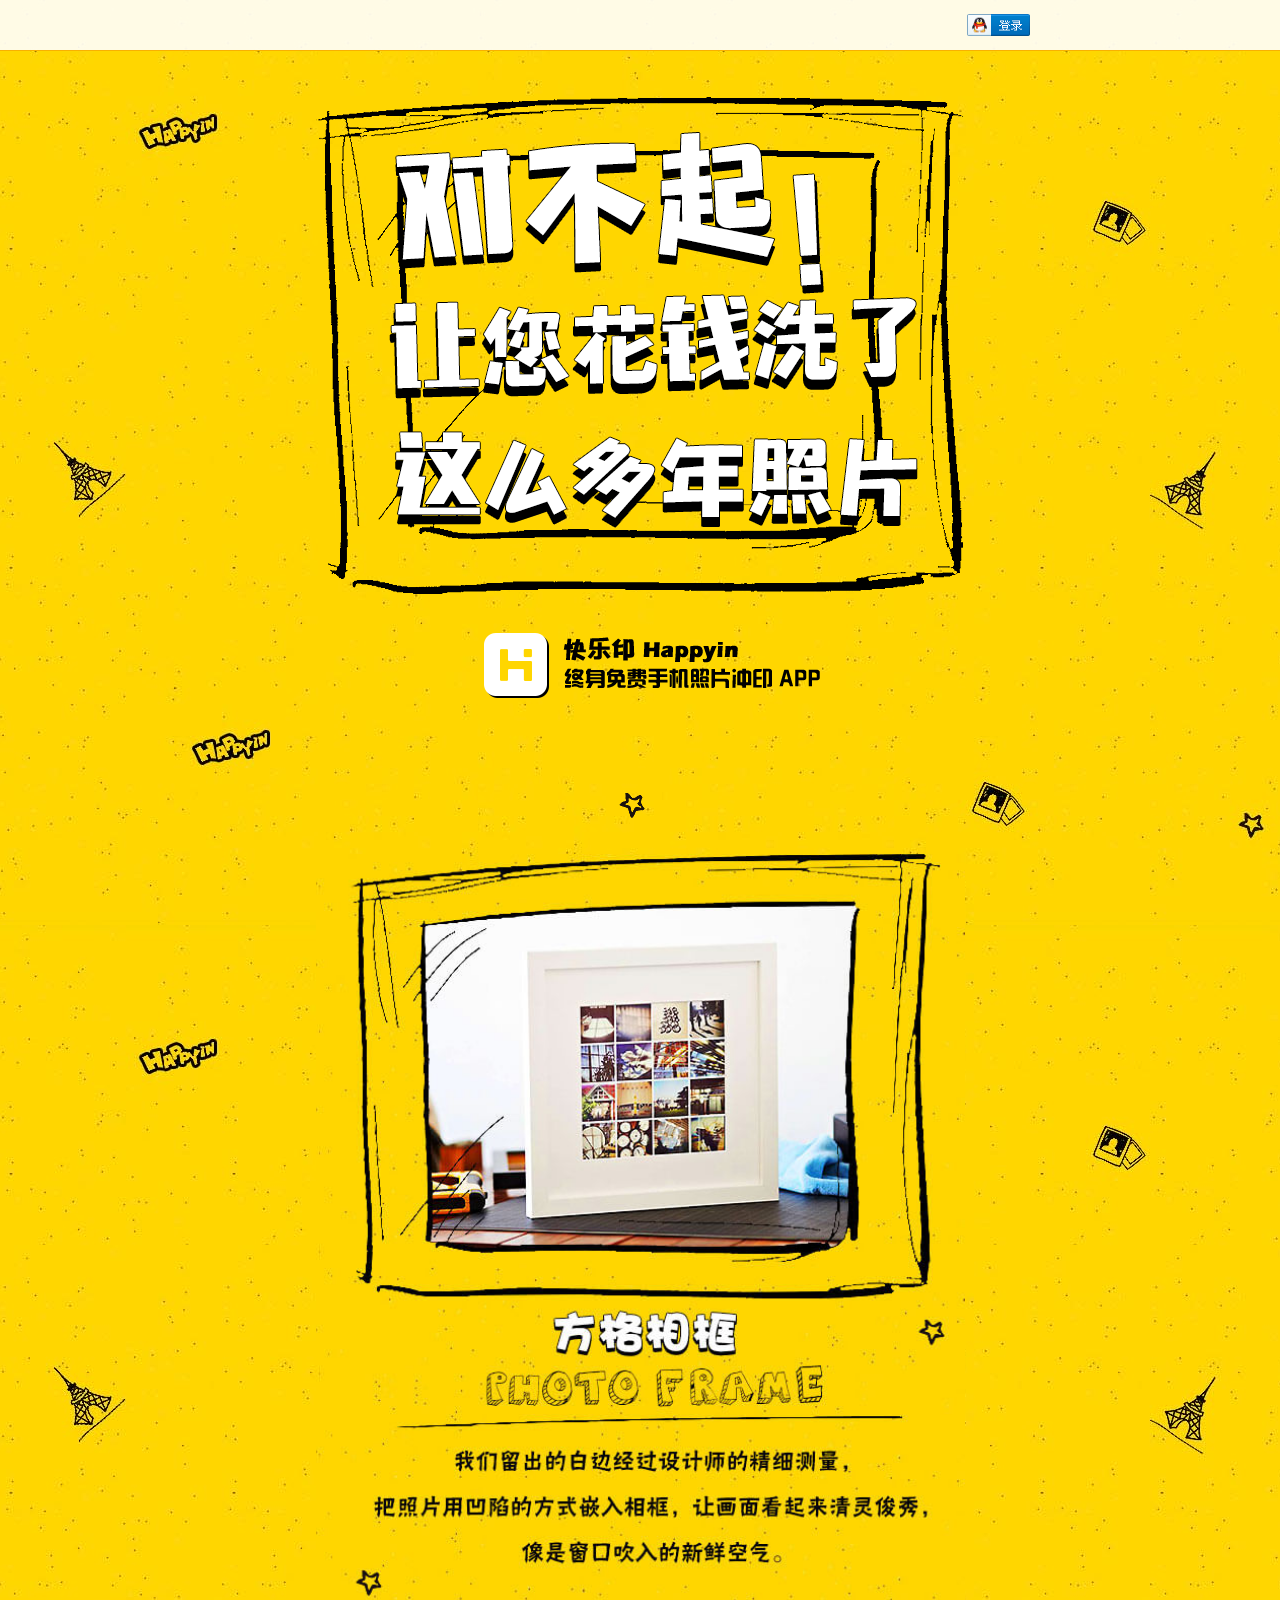
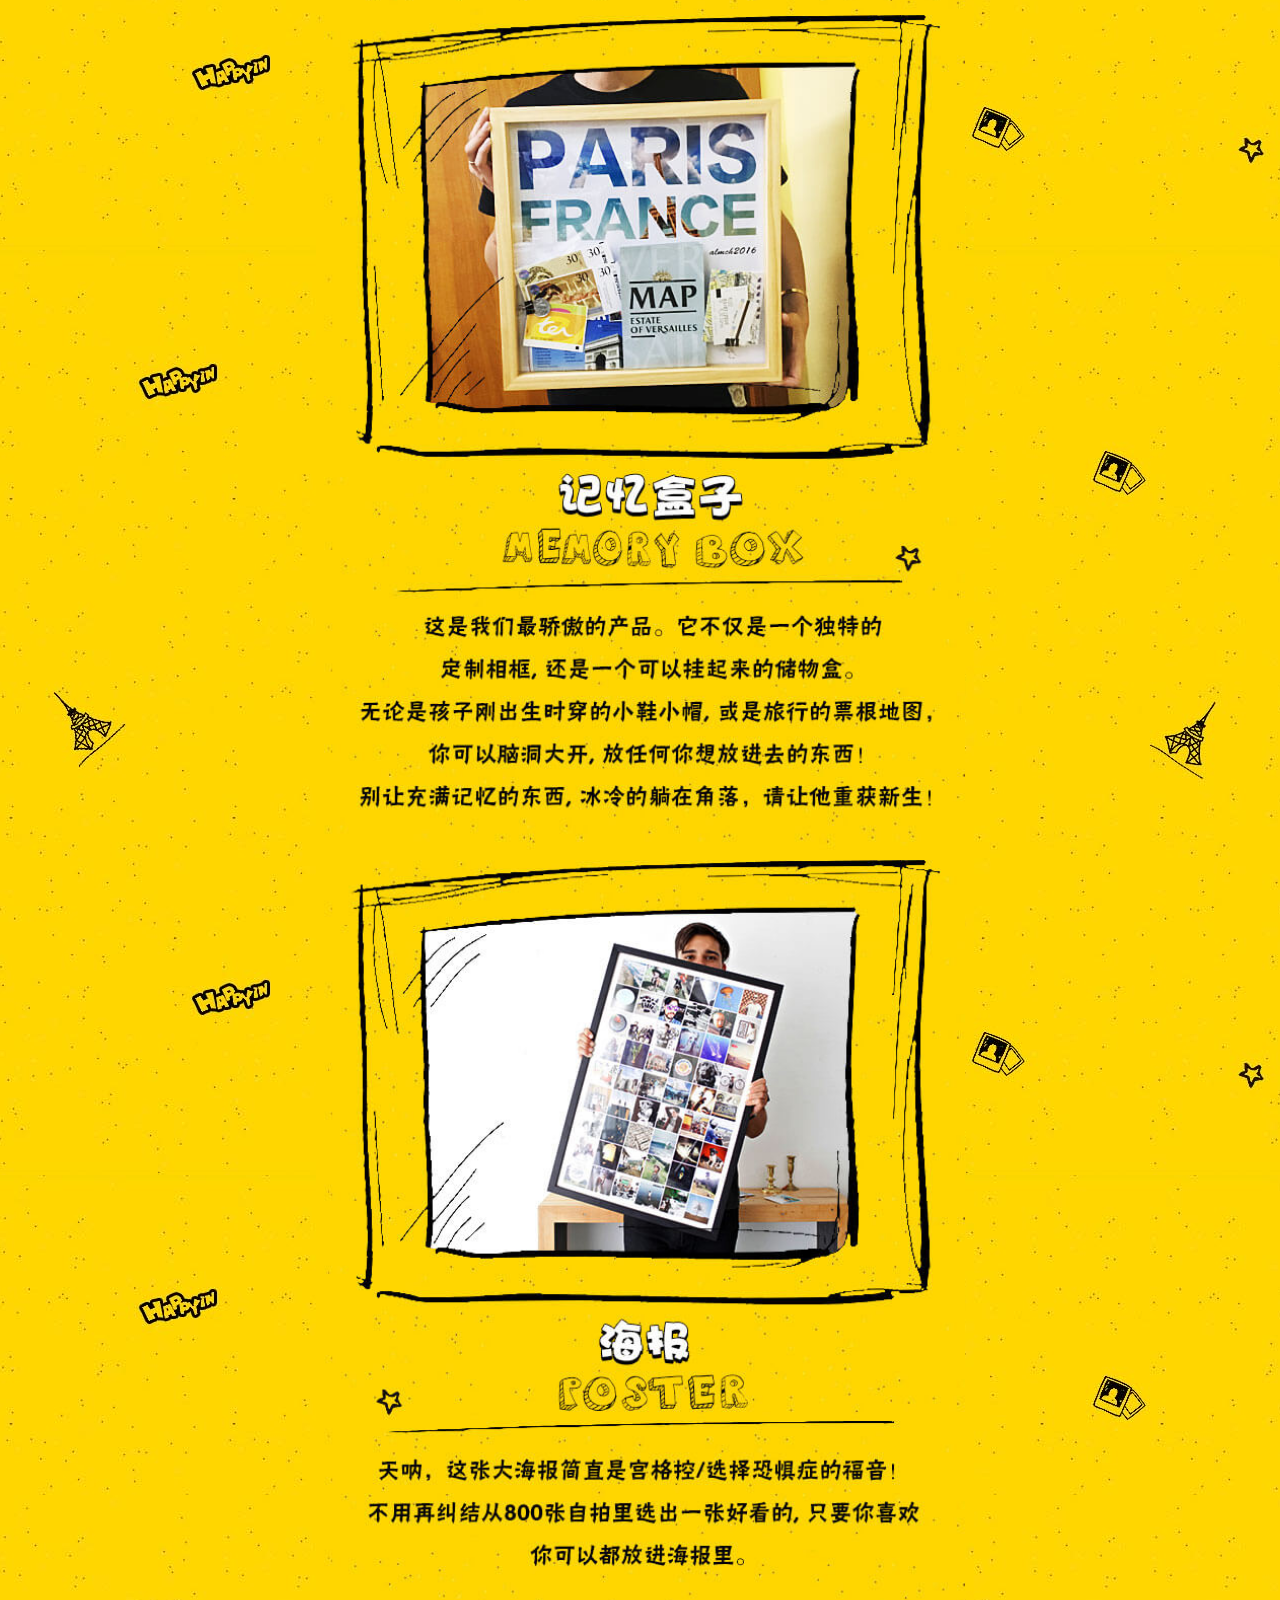
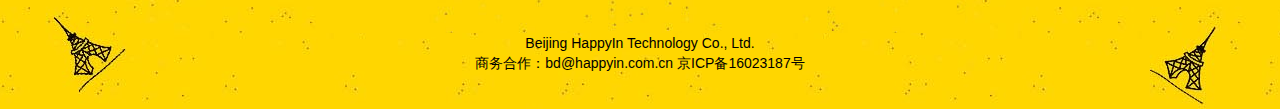
==== index.html @ fc33f74f "add QQlogin weibologin" ====
<!DOCTYPE html>
<html lang="zh" xmlns:wb="http://open.weibo.com/wb">

<head>
	<meta charset="UTF-8">
	<title>快乐印Happyin</title>
	<meta name="viewport"
		  content="width=device-width, initial-scale=1.0, maximum-scale=1.0, user-scalable=0, minimal-ui">
	<meta name="format-detection" content="telephone=no">
	<meta property="qc:admins" content="2000377277601001166375636" />
	<meta property="wb:webmaster" content="93d18a38a09c40de" />
	<link rel="icon" href="images/ico.png">
	<link rel="stylesheet" href="css/style.css">
	<style>
		html {
			background: #ffd600;
		}

		h1 {
			position: absolute;
			top: 0;
			left: -9999px;
		}


	</style>
	<script type="text/javascript" src="js/jquery-2.1.4.min.js"></script>
	<script type="text/javascript" src="http://qzonestyle.gtimg.cn/qzone/openapi/qc_loader.js" data-appid="101308522" data-redirecturi="http://www.happyin.com.cn/" charset="utf-8"></script>
	<script src="http://tjs.sjs.sinajs.cn/open/api/js/wb.js?appkey=2005712080" type="text/javascript" charset="utf-8"></script>
</head>
<body>
	<h1>Happyin —— 终身免费手机照片冲印</h1>
	<div class="HI-main-background">
		<div class="HI-main-img">
			<img alt="" src="images/title.png" width="100%">
		</div>
		<!--底部推荐-->
		<div class="fcs-back-spread">
			<div class="fcs-back-productbox">
				<img alt="" src="images/coupon/coupon_backimg_bottom02.jpg" width="100%">
				<a class="fcs-back-productbtn" href="productshare.html?productId=67&target=product"></a>
			</div>
			<div class="fcs-back-productbox">
				<img alt="" src="images/coupon/coupon_backimg_bottom03.jpg" width="100%">
				<a class="fcs-back-productbtn" href="productshare.html?productId=57&target=product"></a>
			</div>
			<div class="fcs-back-productbox">
				<img alt="" src="images/coupon/coupon_backimg_bottom04.jpg" width="100%">
				<a class="fcs-back-productbtn" href="productshare.html?productId=58&target=product"></a>
			</div>
		</div>
		<div class="company-info">
			<p>Beijing HappyIn Technology Co., Ltd.</p>
			<p>商务合作：bd@happyin.com.cn  京ICP备16023187号</p>
		</div>
		<div class="login-banner">
			<div class="QQ-login-box">
				<img alt="" src="images/Connect_logo_7.png" width="63" height="22">
				<a href="javascript:void(0)" id="qqLoginBtn"></a>
			</div>
			<div class="weibo-login-box">
				<wb:share-button appkey="2005712080" addition="simple" type="button"></wb:share-button>
			</div>
		</div>
	</div>

	<script>
		$('#qqLoginBtn').on('click',function(){
			QC.Login.showPopup({
				appId:"101308522",
				redirectURI:""
			});
		});

		WB2.anyWhere(function(W){
			W.parseCMD("/users/show.json", function(sResult, bStatus){
				try{
					//to do something...
				}catch(e){}
			},{
				uid: '2005712080'
			},{
				method: 'get'
			});
		});

		$('#weiboLoginBtn').on('click',function(){
			WB2.login(function() {

			});
		});

	</script>
</body>
</html>
---- css/style.css ----
body{font:normal 14px/1.5 "\5FAE\8F6F\96C5\9ED1",Helvetica,STHeiti,Arial,sans-serif;-webkit-user-select:none;-webkit-text-size-adjust:none}body,div,dl,dt,dd,del,ul,ol,li,h1,h2,h3,h4,h5,h6,pre,form,fieldset,input,textarea,p,blockquote,th,td,figure{margin:0;padding:0}input[type="text"],input[type="number"],input[type="password"],input[type="submit"],input[type="button"],textarea{-webkit-appearance:none;outline-style:none;resize:none;border:0}textarea{resize:none;overflow:auto;outline:none}table{border-collapse:collapse;border-spacing:0}fieldset,img{border:0}address,caption,cite,code,dfn,em,th,var{font-style:normal;font-weight:normal}ol,ul{list-style:none}li{vertical-align:top}caption,th{text-align:left}h1,h2,h3,h4,h5,h6{font-size:100%;font-weight:normal;font-style:normal}i{font-style:normal}q:before,q:after{content:''}abbr,acronym{border:0}header,section{display:block;margin:0;padding:0}a{text-decoration:none;color:#000000}.clearfix{zoom:1}.clearfix:after{content:".";display:block;height:0;clear:both;visibility:hidden}.unl{text-decoration:underline}.tl{text-align:left}.tc{text-align:center}.tr{text-align:right}.bc{margin-left:auto;margin-right:auto}.fl{float:left}.fr{float:right}.vm{vertical-align:middle}.vt{vertical-align:top}.pr{position:relative}.pa{position:absolute}.none{display:none}html{font-size:62.5%}@font-face{font-family:'AmplitudeWide-Ultra';src:url("../fonts/AmplitudeWide-Ultra.ttf") format("truetype")}.ps-box{margin-bottom:50px}.ps-cover-box{width:100%;padding-top:85.9375%;position:relative}.ps-cover-box .ps-cover-back{position:absolute;left:0;top:0;right:0;bottom:0;overflow:hidden}.ps-info-box{height:3.8rem;position:relative;padding:1.1rem 1.3rem;color:#ffffff}.ps-info-box .ps-name-box{float:left}.ps-info-box .ps-name-box .ps-enname{font-family:'AmplitudeWide-Ultra';font-size:2.3rem;line-height:2.5rem}.ps-info-box .ps-name-box .ps-chname{font-size:1.3rem;font-weight:bold;line-height:1.7rem}.ps-info-box .ps-cost-box{position:absolute;top:1.1rem;right:1.3rem}.ps-info-box .ps-cost-box .ps-cost{font-family:'AmplitudeWide-Ultra';font-size:2rem;line-height:3.8rem}.ps-info-box .ps-cost-box .ps-cost i{font-size:3.4rem;line-height:3.8rem}.ps-info-box .ps-cost-box .ps-cost .ps-cost-unit{font-size:2rem}.ps-desc-box{padding:1.4rem 1.6rem 0}.ps-desc-box .ps-desc{word-break:break-all;font-size:1.2rem;line-height:1.8rem;color:#a4a4a4}.ps-desc-box .ps-size{font-family:'AmplitudeWide-Ultra';font-size:1.2rem;line-height:2rem;color:#a4a4a4}.banner-box{width:100%;height:46px;position:fixed;bottom:0;left:0;right:0;background:rgba(255,255,255,0.8);border-top:1px solid #f9b100;z-index:99}.banner-box .banner-left{position:absolute;left:0;bottom:0;z-index:2}.banner-box .banner-right{position:absolute;right:0;bottom:0;z-index:1}.banner-box .banner-btn{position:absolute;left:0;right:0;top:0;bottom:0;z-index:10}.HI-main-background{width:100%;background:url("../images/background.jpg") repeat-y;background-position:center 0}.HI-main-background .HI-main-img{width:649px;height:854px;margin:0 auto}.HI-main-background .HI-main-img img{display:block}.company-info{width:649px;margin:0 auto;padding-bottom:36px;font-size:14px;line-height:20px;text-align:center}.fcs-back-spread{margin:0 auto;width:649px;position:relative;font-size:0}.fcs-back-productbox{position:relative}.fcs-back-productbtn{position:absolute;left:0;top:0;right:0;bottom:0}.login-banner{position:fixed;top:0;left:0;width:100%;height:50px;background:rgba(255,255,255,0.9);border-bottom:1px solid #f9b100}.login-banner .QQ-login-box{width:63px;height:24px;position:absolute;right:250px;top:14px}.login-banner .QQ-login-box a{position:absolute;top:0;right:0;bottom:0;left:0}.login-banner .weibo-login-box{width:62px;height:24px;position:absolute;right:150px;top:14px}.login-banner .weibo-login-box a{position:absolute;top:0;right:0;bottom:0;left:0}
/*# sourceMappingURL=style.css.map */
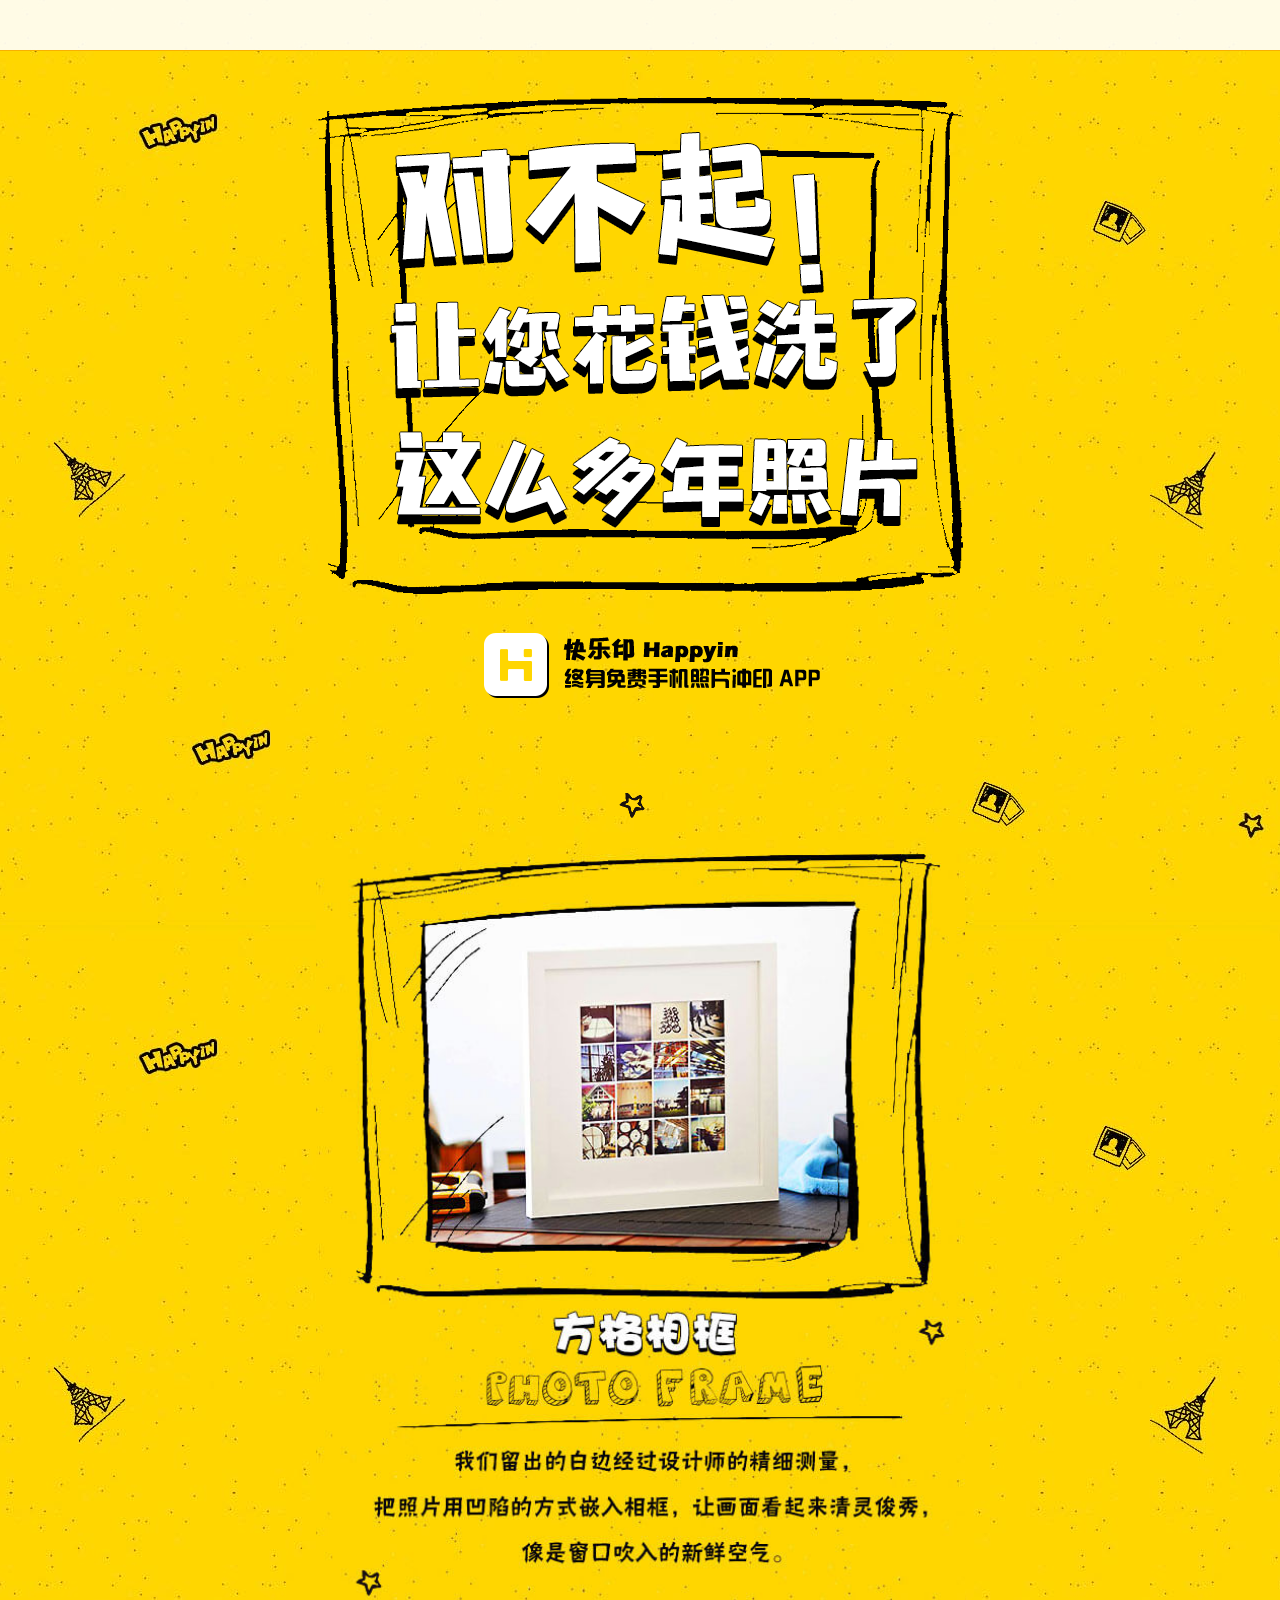
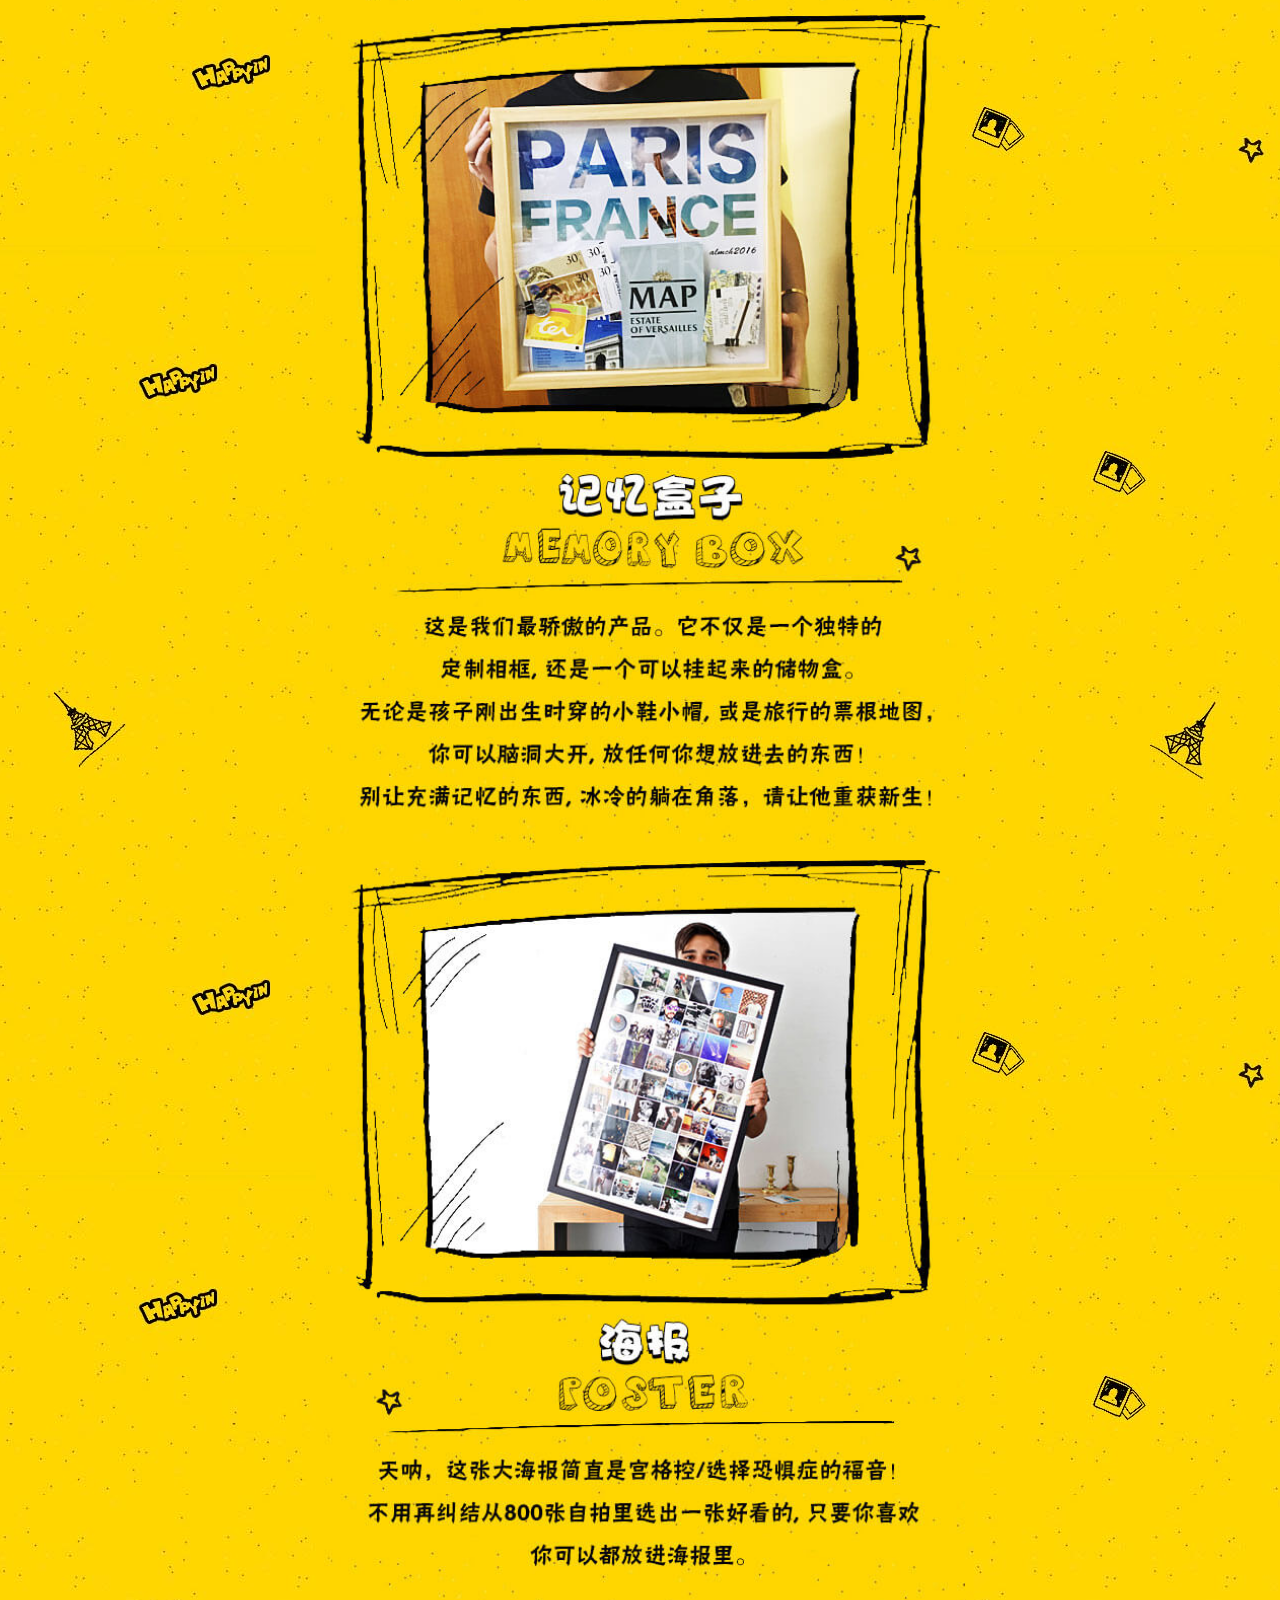
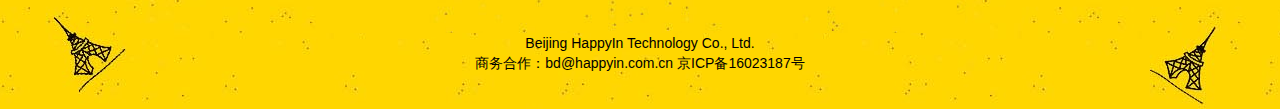
==== commit 3c1c9b9f: "change login" ====
--- a/index.html
+++ b/index.html
@@ -25,8 +25,8 @@
 
 	</style>
 	<script type="text/javascript" src="js/jquery-2.1.4.min.js"></script>
-	<script type="text/javascript" src="http://qzonestyle.gtimg.cn/qzone/openapi/qc_loader.js" data-appid="101308522" data-redirecturi="http://www.happyin.com.cn/" charset="utf-8"></script>
-	<script src="http://tjs.sjs.sinajs.cn/open/api/js/wb.js?appkey=2005712080" type="text/javascript" charset="utf-8"></script>
+	<script type="text/javascript" src="http://qzonestyle.gtimg.cn/qzone/openapi/qc_loader.js" data-appid="101308522" data-redirecturi="http://happyin.marujunyy.cn/order/freecouponshare.html" charset="utf-8" ></script>
+	<script src="http://tjs.sjs.sinajs.cn/open/api/js/wb.js?appkey=1741022870" type="text/javascript" charset="utf-8"></script>
 </head>
 <body>
 	<h1>Happyin —— 终身免费手机照片冲印</h1>
@@ -55,38 +55,34 @@
 		</div>
 		<div class="login-banner">
 			<div class="QQ-login-box">
-				<img alt="" src="images/Connect_logo_7.png" width="63" height="22">
-				<a href="javascript:void(0)" id="qqLoginBtn"></a>
+				<span id="qqLoginBtn" ></span>
 			</div>
 			<div class="weibo-login-box">
-				<wb:share-button appkey="2005712080" addition="simple" type="button"></wb:share-button>
+				<div id="wb_connect_btn"></div>
 			</div>
 		</div>
 	</div>
 
 	<script>
-		$('#qqLoginBtn').on('click',function(){
-			QC.Login.showPopup({
-				appId:"101308522",
-				redirectURI:""
-			});
+		QC.Login({
+			btnId : "qqLoginBtn",//插入按钮的html标签id
+			size : "B_M",//按钮尺寸
+			scope : "get_user_info",//展示授权，全部可用授权可填 all
+			display : "pc"//应用场景，可选
 		});
 
 		WB2.anyWhere(function(W){
-			W.parseCMD("/users/show.json", function(sResult, bStatus){
-				try{
-					//to do something...
-				}catch(e){}
-			},{
-				uid: '2005712080'
-			},{
-				method: 'get'
-			});
-		});
-
-		$('#weiboLoginBtn').on('click',function(){
-			WB2.login(function() {
-
+			W.widget.connectButton({
+				id: "wb_connect_btn",
+				type:"3,2",
+				callback: {
+					login: function(o){	//登录后的回调函数
+						alert("login: " + o.screen_name)
+					},
+					logout: function(){	//退出后的回调函数
+						alert('logout');
+					}
+				}
 			});
 		});
 
--- a/css/style.css
+++ b/css/style.css
@@ -1,2 +1,2 @@
-body{font:normal 14px/1.5 "\5FAE\8F6F\96C5\9ED1",Helvetica,STHeiti,Arial,sans-serif;-webkit-user-select:none;-webkit-text-size-adjust:none}body,div,dl,dt,dd,del,ul,ol,li,h1,h2,h3,h4,h5,h6,pre,form,fieldset,input,textarea,p,blockquote,th,td,figure{margin:0;padding:0}input[type="text"],input[type="number"],input[type="password"],input[type="submit"],input[type="button"],textarea{-webkit-appearance:none;outline-style:none;resize:none;border:0}textarea{resize:none;overflow:auto;outline:none}table{border-collapse:collapse;border-spacing:0}fieldset,img{border:0}address,caption,cite,code,dfn,em,th,var{font-style:normal;font-weight:normal}ol,ul{list-style:none}li{vertical-align:top}caption,th{text-align:left}h1,h2,h3,h4,h5,h6{font-size:100%;font-weight:normal;font-style:normal}i{font-style:normal}q:before,q:after{content:''}abbr,acronym{border:0}header,section{display:block;margin:0;padding:0}a{text-decoration:none;color:#000000}.clearfix{zoom:1}.clearfix:after{content:".";display:block;height:0;clear:both;visibility:hidden}.unl{text-decoration:underline}.tl{text-align:left}.tc{text-align:center}.tr{text-align:right}.bc{margin-left:auto;margin-right:auto}.fl{float:left}.fr{float:right}.vm{vertical-align:middle}.vt{vertical-align:top}.pr{position:relative}.pa{position:absolute}.none{display:none}html{font-size:62.5%}@font-face{font-family:'AmplitudeWide-Ultra';src:url("../fonts/AmplitudeWide-Ultra.ttf") format("truetype")}.ps-box{margin-bottom:50px}.ps-cover-box{width:100%;padding-top:85.9375%;position:relative}.ps-cover-box .ps-cover-back{position:absolute;left:0;top:0;right:0;bottom:0;overflow:hidden}.ps-info-box{height:3.8rem;position:relative;padding:1.1rem 1.3rem;color:#ffffff}.ps-info-box .ps-name-box{float:left}.ps-info-box .ps-name-box .ps-enname{font-family:'AmplitudeWide-Ultra';font-size:2.3rem;line-height:2.5rem}.ps-info-box .ps-name-box .ps-chname{font-size:1.3rem;font-weight:bold;line-height:1.7rem}.ps-info-box .ps-cost-box{position:absolute;top:1.1rem;right:1.3rem}.ps-info-box .ps-cost-box .ps-cost{font-family:'AmplitudeWide-Ultra';font-size:2rem;line-height:3.8rem}.ps-info-box .ps-cost-box .ps-cost i{font-size:3.4rem;line-height:3.8rem}.ps-info-box .ps-cost-box .ps-cost .ps-cost-unit{font-size:2rem}.ps-desc-box{padding:1.4rem 1.6rem 0}.ps-desc-box .ps-desc{word-break:break-all;font-size:1.2rem;line-height:1.8rem;color:#a4a4a4}.ps-desc-box .ps-size{font-family:'AmplitudeWide-Ultra';font-size:1.2rem;line-height:2rem;color:#a4a4a4}.banner-box{width:100%;height:46px;position:fixed;bottom:0;left:0;right:0;background:rgba(255,255,255,0.8);border-top:1px solid #f9b100;z-index:99}.banner-box .banner-left{position:absolute;left:0;bottom:0;z-index:2}.banner-box .banner-right{position:absolute;right:0;bottom:0;z-index:1}.banner-box .banner-btn{position:absolute;left:0;right:0;top:0;bottom:0;z-index:10}.HI-main-background{width:100%;background:url("../images/background.jpg") repeat-y;background-position:center 0}.HI-main-background .HI-main-img{width:649px;height:854px;margin:0 auto}.HI-main-background .HI-main-img img{display:block}.company-info{width:649px;margin:0 auto;padding-bottom:36px;font-size:14px;line-height:20px;text-align:center}.fcs-back-spread{margin:0 auto;width:649px;position:relative;font-size:0}.fcs-back-productbox{position:relative}.fcs-back-productbtn{position:absolute;left:0;top:0;right:0;bottom:0}.login-banner{position:fixed;top:0;left:0;width:100%;height:50px;background:rgba(255,255,255,0.9);border-bottom:1px solid #f9b100}.login-banner .QQ-login-box{width:63px;height:24px;position:absolute;right:250px;top:14px}.login-banner .QQ-login-box a{position:absolute;top:0;right:0;bottom:0;left:0}.login-banner .weibo-login-box{width:62px;height:24px;position:absolute;right:150px;top:14px}.login-banner .weibo-login-box a{position:absolute;top:0;right:0;bottom:0;left:0}
+body{font:normal 14px/1.5 "\5FAE\8F6F\96C5\9ED1",Helvetica,STHeiti,Arial,sans-serif;-webkit-user-select:none;-webkit-text-size-adjust:none}body,div,dl,dt,dd,del,ul,ol,li,h1,h2,h3,h4,h5,h6,pre,form,fieldset,input,textarea,p,blockquote,th,td,figure{margin:0;padding:0}input[type="text"],input[type="number"],input[type="password"],input[type="submit"],input[type="button"],textarea{-webkit-appearance:none;outline-style:none;resize:none;border:0}textarea{resize:none;overflow:auto;outline:none}table{border-collapse:collapse;border-spacing:0}fieldset,img{border:0}address,caption,cite,code,dfn,em,th,var{font-style:normal;font-weight:normal}ol,ul{list-style:none}li{vertical-align:top}caption,th{text-align:left}h1,h2,h3,h4,h5,h6{font-size:100%;font-weight:normal;font-style:normal}i{font-style:normal}q:before,q:after{content:''}abbr,acronym{border:0}header,section{display:block;margin:0;padding:0}a{text-decoration:none;color:#000000}.clearfix{zoom:1}.clearfix:after{content:".";display:block;height:0;clear:both;visibility:hidden}.unl{text-decoration:underline}.tl{text-align:left}.tc{text-align:center}.tr{text-align:right}.bc{margin-left:auto;margin-right:auto}.fl{float:left}.fr{float:right}.vm{vertical-align:middle}.vt{vertical-align:top}.pr{position:relative}.pa{position:absolute}.none{display:none}html{font-size:62.5%}@font-face{font-family:'AmplitudeWide-Ultra';src:url("../fonts/AmplitudeWide-Ultra.ttf") format("truetype")}.ps-box{margin-bottom:50px}.ps-cover-box{width:100%;padding-top:85.9375%;position:relative}.ps-cover-box .ps-cover-back{position:absolute;left:0;top:0;right:0;bottom:0;overflow:hidden}.ps-info-box{height:3.8rem;position:relative;padding:1.1rem 1.3rem;color:#ffffff}.ps-info-box .ps-name-box{float:left}.ps-info-box .ps-name-box .ps-enname{font-family:'AmplitudeWide-Ultra';font-size:2.3rem;line-height:2.5rem}.ps-info-box .ps-name-box .ps-chname{font-size:1.3rem;font-weight:bold;line-height:1.7rem}.ps-info-box .ps-cost-box{position:absolute;top:1.1rem;right:1.3rem}.ps-info-box .ps-cost-box .ps-cost{font-family:'AmplitudeWide-Ultra';font-size:2rem;line-height:3.8rem}.ps-info-box .ps-cost-box .ps-cost i{font-size:3.4rem;line-height:3.8rem}.ps-info-box .ps-cost-box .ps-cost .ps-cost-unit{font-size:2rem}.ps-desc-box{padding:1.4rem 1.6rem 0}.ps-desc-box .ps-desc{word-break:break-all;font-size:1.2rem;line-height:1.8rem;color:#a4a4a4}.ps-desc-box .ps-size{font-family:'AmplitudeWide-Ultra';font-size:1.2rem;line-height:2rem;color:#a4a4a4}.banner-box{width:100%;height:46px;position:fixed;bottom:0;left:0;right:0;background:rgba(255,255,255,0.8);border-top:1px solid #f9b100;z-index:99}.banner-box .banner-left{position:absolute;left:0;bottom:0;z-index:2}.banner-box .banner-right{position:absolute;right:0;bottom:0;z-index:1}.banner-box .banner-btn{position:absolute;left:0;right:0;top:0;bottom:0;z-index:10}.HI-main-background{width:100%;background:url("../images/background.jpg") repeat-y;background-position:center 0}.HI-main-background .HI-main-img{width:649px;height:854px;margin:0 auto}.HI-main-background .HI-main-img img{display:block}.company-info{width:649px;margin:0 auto;padding-bottom:36px;font-size:14px;line-height:20px;text-align:center}.fcs-back-spread{margin:0 auto;width:649px;position:relative;font-size:0}.fcs-back-productbox{position:relative}.fcs-back-productbtn{position:absolute;left:0;top:0;right:0;bottom:0}.login-banner{position:fixed;top:0;left:0;width:100%;height:50px;background:rgba(255,255,255,0.9);border-bottom:1px solid #f9b100}.login-banner .QQ-login-box{width:120px;height:24px;position:absolute;right:250px;top:13px}.login-banner .QQ-login-box a{position:absolute;top:0;right:0;bottom:0;left:0}.login-banner .weibo-login-box{width:120px;height:24px;position:absolute;right:100px;top:12px}
 /*# sourceMappingURL=style.css.map */
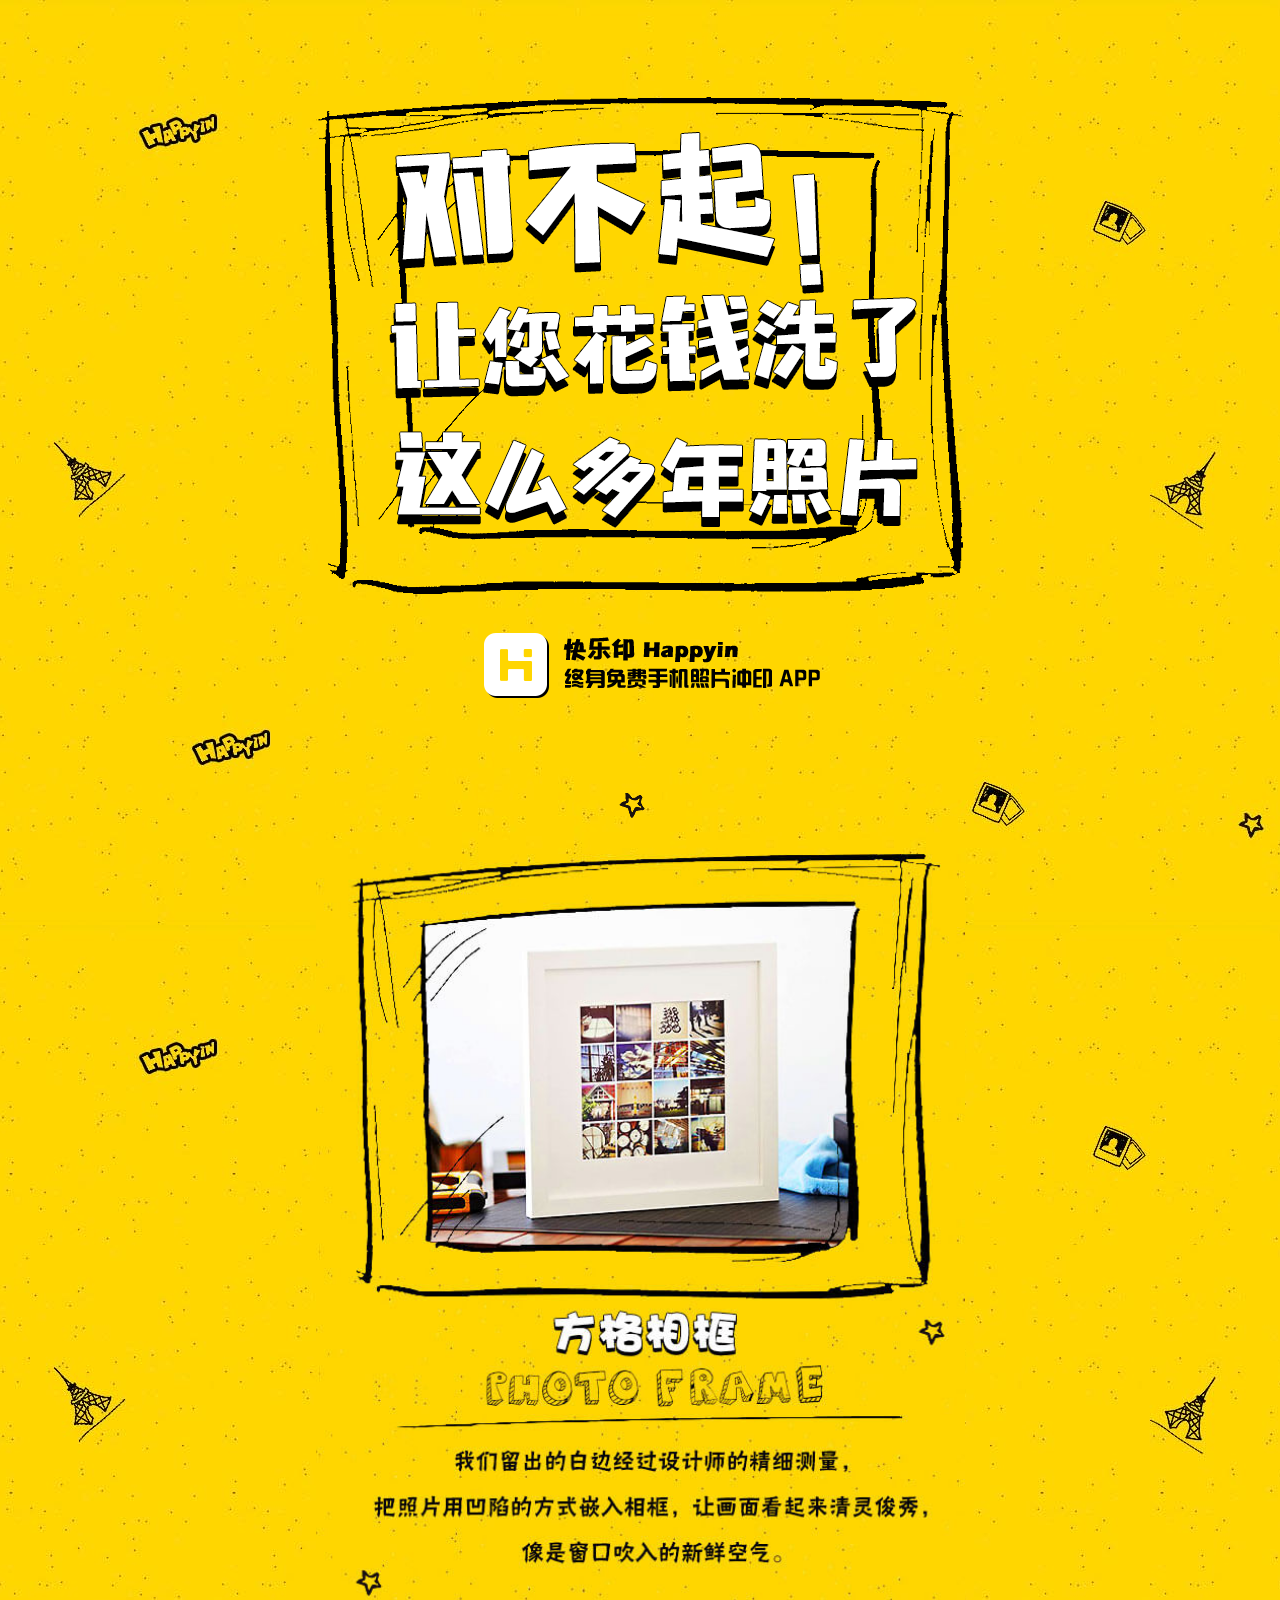
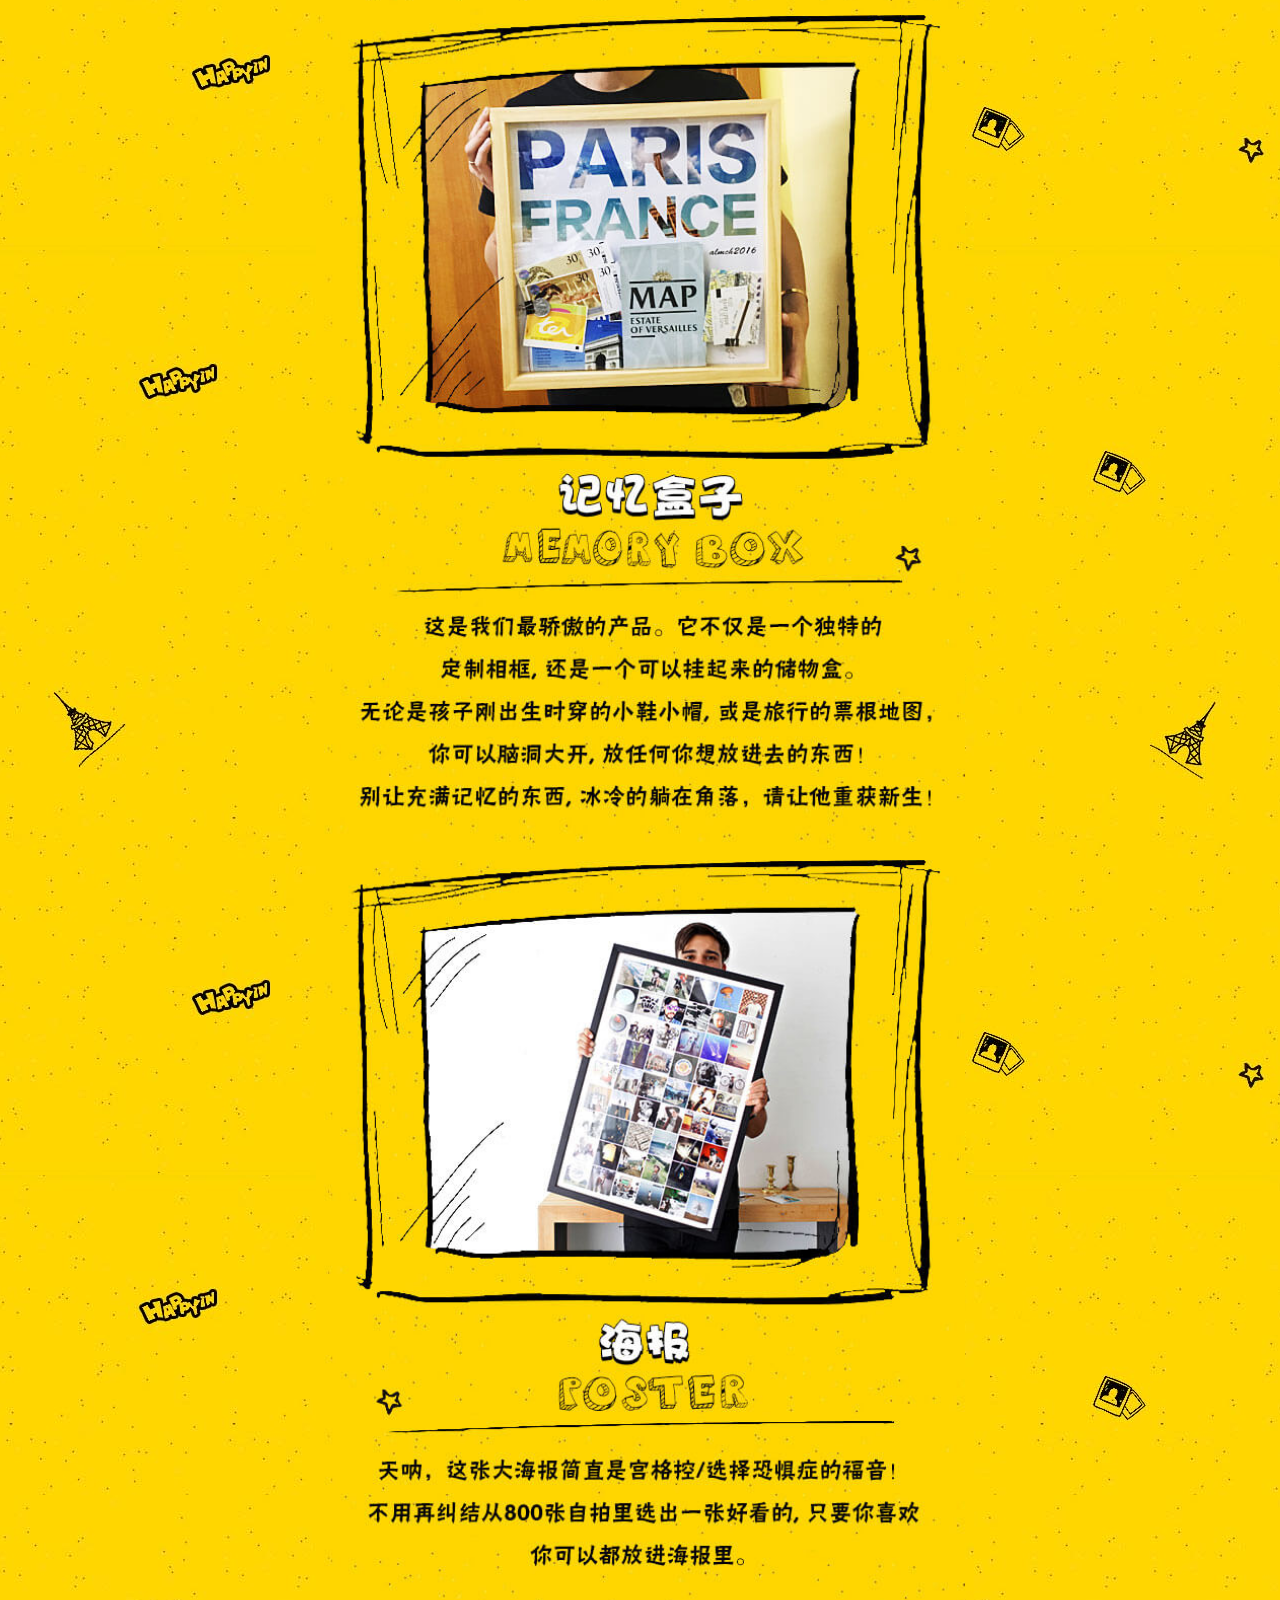
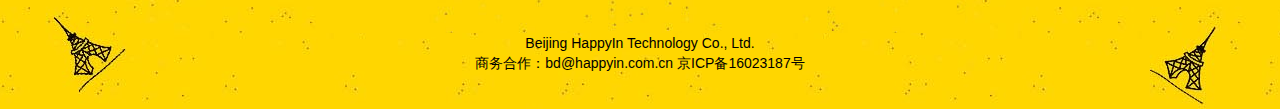
==== commit c158baea: "add fixed" ====
--- a/index.html
+++ b/index.html
@@ -1,5 +1,5 @@
 <!DOCTYPE html>
-<html lang="zh" xmlns:wb="http://open.weibo.com/wb">
+<html lang="zh">
 
 <head>
 	<meta charset="UTF-8">
@@ -7,8 +7,8 @@
 	<meta name="viewport"
 		  content="width=device-width, initial-scale=1.0, maximum-scale=1.0, user-scalable=0, minimal-ui">
 	<meta name="format-detection" content="telephone=no">
-	<meta property="qc:admins" content="2000377277601001166375636" />
-	<meta property="wb:webmaster" content="93d18a38a09c40de" />
+	<!--<meta property="qc:admins" content="2000377277601001166375636" />-->
+	<!--<meta property="wb:webmaster" content="93d18a38a09c40de" />-->
 	<link rel="icon" href="images/ico.png">
 	<link rel="stylesheet" href="css/style.css">
 	<style>
@@ -17,6 +17,7 @@
 		}
 
 		h1 {
+			display: none;
 			position: absolute;
 			top: 0;
 			left: -9999px;
@@ -25,8 +26,8 @@
 
 	</style>
 	<script type="text/javascript" src="js/jquery-2.1.4.min.js"></script>
-	<script type="text/javascript" src="http://qzonestyle.gtimg.cn/qzone/openapi/qc_loader.js" data-appid="101308522" data-redirecturi="http://happyin.marujunyy.cn/order/freecouponshare.html" charset="utf-8" ></script>
-	<script src="http://tjs.sjs.sinajs.cn/open/api/js/wb.js?appkey=1741022870" type="text/javascript" charset="utf-8"></script>
+	<!--<script type="text/javascript" src="http://qzonestyle.gtimg.cn/qzone/openapi/qc_loader.js" data-appid="101308522" data-redirecturi="http://www.happyin.com.cn" charset="utf-8" ></script>-->
+	<!--<script src="http://tjs.sjs.sinajs.cn/open/api/js/wb.js?appkey=3366847509" type="text/javascript" charset="utf-8"></script>-->
 </head>
 <body>
 	<h1>Happyin —— 终身免费手机照片冲印</h1>
@@ -63,7 +64,7 @@
 		</div>
 	</div>
 
-	<script>
+	<!--<script>
 		QC.Login({
 			btnId : "qqLoginBtn",//插入按钮的html标签id
 			size : "B_M",//按钮尺寸
@@ -86,6 +87,29 @@
 			});
 		});
 
+	</script>-->
+
+	<script>
+		var screenWidth = $(window).width();  //屏幕宽度
+		var screenHeight = $(window).height(); //屏幕高度
+
+		var ua = navigator.userAgent;
+		var environment = {
+			isWeixin: (/MicroMessenger/i).test(ua),
+			isQq: (/QQ/i).test(ua),
+			isIos: (ua.indexOf('Mac') > -1 && ua.indexOf('Mobile') > -1),
+			isAndroid: (ua.indexOf('Mozilla/5.0') > -1 && ua.indexOf('Android ') > -1 && ua.indexOf('AppleWebKit') > -1),
+			isWeibo: (ua.indexOf('Weibo') > -1),
+			isWinPhone: (ua.indexOf('Windows Phone') > -1)
+		};
+
+		if(environment.isIos || environment.isAndroid || environment.isWinPhone) {
+			if(screenHeight >= screenWidth || screenWidth <= 650) {
+				$('.HI-main-img').css({'width': 'auto', 'height': 'auto'});
+				$('.fcs-back-spread').css('width', 'auto');
+				$('.company-info').css({'width': 'auto','font-size': '12px'});
+			}
+		}
 	</script>
 </body>
 </html>--- a/css/style.css
+++ b/css/style.css
@@ -1,2 +1,2 @@
-body{font:normal 14px/1.5 "\5FAE\8F6F\96C5\9ED1",Helvetica,STHeiti,Arial,sans-serif;-webkit-user-select:none;-webkit-text-size-adjust:none}body,div,dl,dt,dd,del,ul,ol,li,h1,h2,h3,h4,h5,h6,pre,form,fieldset,input,textarea,p,blockquote,th,td,figure{margin:0;padding:0}input[type="text"],input[type="number"],input[type="password"],input[type="submit"],input[type="button"],textarea{-webkit-appearance:none;outline-style:none;resize:none;border:0}textarea{resize:none;overflow:auto;outline:none}table{border-collapse:collapse;border-spacing:0}fieldset,img{border:0}address,caption,cite,code,dfn,em,th,var{font-style:normal;font-weight:normal}ol,ul{list-style:none}li{vertical-align:top}caption,th{text-align:left}h1,h2,h3,h4,h5,h6{font-size:100%;font-weight:normal;font-style:normal}i{font-style:normal}q:before,q:after{content:''}abbr,acronym{border:0}header,section{display:block;margin:0;padding:0}a{text-decoration:none;color:#000000}.clearfix{zoom:1}.clearfix:after{content:".";display:block;height:0;clear:both;visibility:hidden}.unl{text-decoration:underline}.tl{text-align:left}.tc{text-align:center}.tr{text-align:right}.bc{margin-left:auto;margin-right:auto}.fl{float:left}.fr{float:right}.vm{vertical-align:middle}.vt{vertical-align:top}.pr{position:relative}.pa{position:absolute}.none{display:none}html{font-size:62.5%}@font-face{font-family:'AmplitudeWide-Ultra';src:url("../fonts/AmplitudeWide-Ultra.ttf") format("truetype")}.ps-box{margin-bottom:50px}.ps-cover-box{width:100%;padding-top:85.9375%;position:relative}.ps-cover-box .ps-cover-back{position:absolute;left:0;top:0;right:0;bottom:0;overflow:hidden}.ps-info-box{height:3.8rem;position:relative;padding:1.1rem 1.3rem;color:#ffffff}.ps-info-box .ps-name-box{float:left}.ps-info-box .ps-name-box .ps-enname{font-family:'AmplitudeWide-Ultra';font-size:2.3rem;line-height:2.5rem}.ps-info-box .ps-name-box .ps-chname{font-size:1.3rem;font-weight:bold;line-height:1.7rem}.ps-info-box .ps-cost-box{position:absolute;top:1.1rem;right:1.3rem}.ps-info-box .ps-cost-box .ps-cost{font-family:'AmplitudeWide-Ultra';font-size:2rem;line-height:3.8rem}.ps-info-box .ps-cost-box .ps-cost i{font-size:3.4rem;line-height:3.8rem}.ps-info-box .ps-cost-box .ps-cost .ps-cost-unit{font-size:2rem}.ps-desc-box{padding:1.4rem 1.6rem 0}.ps-desc-box .ps-desc{word-break:break-all;font-size:1.2rem;line-height:1.8rem;color:#a4a4a4}.ps-desc-box .ps-size{font-family:'AmplitudeWide-Ultra';font-size:1.2rem;line-height:2rem;color:#a4a4a4}.banner-box{width:100%;height:46px;position:fixed;bottom:0;left:0;right:0;background:rgba(255,255,255,0.8);border-top:1px solid #f9b100;z-index:99}.banner-box .banner-left{position:absolute;left:0;bottom:0;z-index:2}.banner-box .banner-right{position:absolute;right:0;bottom:0;z-index:1}.banner-box .banner-btn{position:absolute;left:0;right:0;top:0;bottom:0;z-index:10}.HI-main-background{width:100%;background:url("../images/background.jpg") repeat-y;background-position:center 0}.HI-main-background .HI-main-img{width:649px;height:854px;margin:0 auto}.HI-main-background .HI-main-img img{display:block}.company-info{width:649px;margin:0 auto;padding-bottom:36px;font-size:14px;line-height:20px;text-align:center}.fcs-back-spread{margin:0 auto;width:649px;position:relative;font-size:0}.fcs-back-productbox{position:relative}.fcs-back-productbtn{position:absolute;left:0;top:0;right:0;bottom:0}.login-banner{position:fixed;top:0;left:0;width:100%;height:50px;background:rgba(255,255,255,0.9);border-bottom:1px solid #f9b100}.login-banner .QQ-login-box{width:120px;height:24px;position:absolute;right:250px;top:13px}.login-banner .QQ-login-box a{position:absolute;top:0;right:0;bottom:0;left:0}.login-banner .weibo-login-box{width:120px;height:24px;position:absolute;right:100px;top:12px}
+body{font:normal 14px/1.5 "\5FAE\8F6F\96C5\9ED1",Helvetica,STHeiti,Arial,sans-serif;-webkit-user-select:none;-webkit-text-size-adjust:none}body,div,dl,dt,dd,del,ul,ol,li,h1,h2,h3,h4,h5,h6,pre,form,fieldset,input,textarea,p,blockquote,th,td,figure{margin:0;padding:0}input[type="text"],input[type="number"],input[type="password"],input[type="submit"],input[type="button"],textarea{-webkit-appearance:none;outline-style:none;resize:none;border:0}textarea{resize:none;overflow:auto;outline:none}table{border-collapse:collapse;border-spacing:0}fieldset,img{border:0}address,caption,cite,code,dfn,em,th,var{font-style:normal;font-weight:normal}ol,ul{list-style:none}li{vertical-align:top}caption,th{text-align:left}h1,h2,h3,h4,h5,h6{font-size:100%;font-weight:normal;font-style:normal}i{font-style:normal}q:before,q:after{content:''}abbr,acronym{border:0}header,section{display:block;margin:0;padding:0}a{text-decoration:none;color:#000000}.clearfix{zoom:1}.clearfix:after{content:".";display:block;height:0;clear:both;visibility:hidden}.unl{text-decoration:underline}.tl{text-align:left}.tc{text-align:center}.tr{text-align:right}.bc{margin-left:auto;margin-right:auto}.fl{float:left}.fr{float:right}.vm{vertical-align:middle}.vt{vertical-align:top}.pr{position:relative}.pa{position:absolute}.none{display:none}html{font-size:62.5%}@font-face{font-family:'AmplitudeWide-Ultra';src:url("../fonts/AmplitudeWide-Ultra.ttf") format("truetype")}.ps-box{margin-bottom:50px}.ps-cover-box{width:100%;padding-top:85.9375%;position:relative}.ps-cover-box .ps-cover-back{position:absolute;left:0;top:0;right:0;bottom:0;overflow:hidden}.ps-info-box{height:3.8rem;position:relative;padding:1.1rem 1.3rem;color:#ffffff}.ps-info-box .ps-name-box{float:left}.ps-info-box .ps-name-box .ps-enname{font-family:'AmplitudeWide-Ultra';font-size:2.3rem;line-height:2.5rem}.ps-info-box .ps-name-box .ps-chname{font-size:1.3rem;font-weight:bold;line-height:1.7rem}.ps-info-box .ps-cost-box{position:absolute;top:1.1rem;right:1.3rem}.ps-info-box .ps-cost-box .ps-cost{font-family:'AmplitudeWide-Ultra';font-size:2rem;line-height:3.8rem}.ps-info-box .ps-cost-box .ps-cost i{font-size:3.4rem;line-height:3.8rem}.ps-info-box .ps-cost-box .ps-cost .ps-cost-unit{font-size:2rem}.ps-desc-box{padding:1.4rem 1.6rem 0}.ps-desc-box .ps-desc{word-break:break-all;font-size:1.2rem;line-height:1.8rem;color:#a4a4a4}.ps-desc-box .ps-size{font-family:'AmplitudeWide-Ultra';font-size:1.2rem;line-height:2rem;color:#a4a4a4}.banner-box{width:100%;height:46px;position:fixed;bottom:0;left:0;right:0;background:rgba(255,255,255,0.8);border-top:1px solid #f9b100;z-index:99}.banner-box .banner-left{position:absolute;left:0;bottom:0;z-index:2}.banner-box .banner-right{position:absolute;right:0;bottom:0;z-index:1}.banner-box .banner-btn{position:absolute;left:0;right:0;top:0;bottom:0;z-index:10}.HI-main-background{width:100%;background:url("../images/background.jpg") repeat-y;background-position:center 0}.HI-main-background .HI-main-img{width:649px;height:854px;margin:0 auto}.HI-main-background .HI-main-img img{display:block}.company-info{width:649px;margin:0 auto;padding-bottom:36px;font-size:14px;line-height:20px;text-align:center}.fcs-back-spread{margin:0 auto;width:649px;position:relative;font-size:0}.fcs-back-productbox{position:relative}.fcs-back-productbtn{position:absolute;left:0;top:0;right:0;bottom:0}.login-banner{display:none;position:fixed;top:0;left:0;width:100%;height:50px;background:rgba(255,255,255,0.9);border-bottom:1px solid #f9b100}.login-banner .QQ-login-box{width:120px;height:24px;position:absolute;right:200px;top:13px}.login-banner .QQ-login-box a{position:absolute;top:0;right:0;bottom:0;left:0}.login-banner .weibo-login-box{width:120px;height:24px;position:absolute;right:100px;top:12px}
 /*# sourceMappingURL=style.css.map */
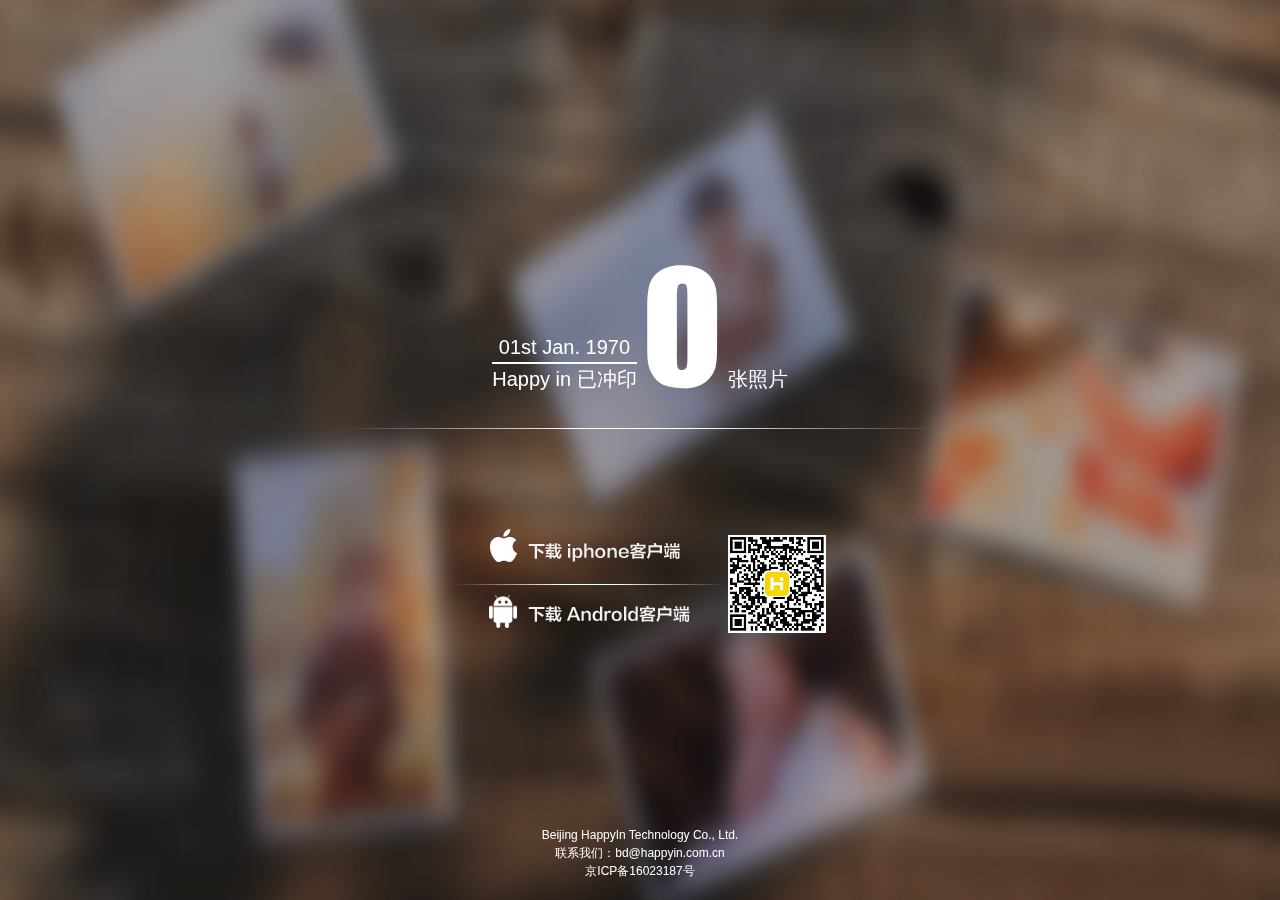
==== commit ff150c0d: "fix ajax bug" ====
--- a/index.html
+++ b/index.html
@@ -7,109 +7,124 @@
 	<meta name="viewport"
 		  content="width=device-width, initial-scale=1.0, maximum-scale=1.0, user-scalable=0, minimal-ui">
 	<meta name="format-detection" content="telephone=no">
-	<!--<meta property="qc:admins" content="2000377277601001166375636" />-->
-	<!--<meta property="wb:webmaster" content="93d18a38a09c40de" />-->
 	<link rel="icon" href="images/ico.png">
 	<link rel="stylesheet" href="css/style.css">
 	<style>
-		html {
-			background: #ffd600;
-		}
-
 		h1 {
 			display: none;
 			position: absolute;
 			top: 0;
 			left: -9999px;
 		}
+	</style>
+	<script type="text/javascript" src="js/jquery-2.1.4.min.js"></script>
+	<script>
 
 
-	</style>
-	<script type="text/javascript" src="js/jquery-2.1.4.min.js"></script>
-	<!--<script type="text/javascript" src="http://qzonestyle.gtimg.cn/qzone/openapi/qc_loader.js" data-appid="101308522" data-redirecturi="http://www.happyin.com.cn" charset="utf-8" ></script>-->
-	<!--<script src="http://tjs.sjs.sinajs.cn/open/api/js/wb.js?appkey=3366847509" type="text/javascript" charset="utf-8"></script>-->
+
+		fnResize();
+		window.addEventListener("resize", function() {
+			fnResize()
+		}, false);
+
+		function fnResize(){
+			var docWidth = document.documentElement.clientWidth,
+					body = document.getElementsByTagName('html')[0];
+			body.style.fontSize = (0.625 * (docWidth / 1920) ) * 100 + '%';
+		}
+
+	</script>
 </head>
 <body>
 	<h1>Happyin —— 终身免费手机照片冲印</h1>
-	<div class="HI-main-background">
-		<div class="HI-main-img">
-			<img alt="" src="images/title.png" width="100%">
-		</div>
-		<!--底部推荐-->
-		<div class="fcs-back-spread">
-			<div class="fcs-back-productbox">
-				<img alt="" src="images/coupon/coupon_backimg_bottom02.jpg" width="100%">
-				<a class="fcs-back-productbtn" href="productshare.html?productId=67&target=product"></a>
-			</div>
-			<div class="fcs-back-productbox">
-				<img alt="" src="images/coupon/coupon_backimg_bottom03.jpg" width="100%">
-				<a class="fcs-back-productbtn" href="productshare.html?productId=57&target=product"></a>
-			</div>
-			<div class="fcs-back-productbox">
-				<img alt="" src="images/coupon/coupon_backimg_bottom04.jpg" width="100%">
-				<a class="fcs-back-productbtn" href="productshare.html?productId=58&target=product"></a>
+	<img class="index-backimg" alt="" src="images/happyin-backimg.jpg">
+	<div class="index-content-box">
+		<div class="index-printsbox">
+			<div class="index-printsnum-box">
+				<div class="index-date">
+					<p><i class="p-day">01st</i> <i class="p-month">Jan.</i> <i class="p-year">1970</i></p>
+					<div>Happy in 已冲印</div>
+				</div>
+				<p class="index-prints-num">0</p>
+				<div class="index-words">张照片</div>
+				<div class="index-prints-line"></div>
 			</div>
 		</div>
-		<div class="company-info">
-			<p>Beijing HappyIn Technology Co., Ltd.</p>
-			<p>商务合作：bd@happyin.com.cn  京ICP备16023187号</p>
-		</div>
-		<div class="login-banner">
-			<div class="QQ-login-box">
-				<span id="qqLoginBtn" ></span>
+		<div class="download-box">
+			<div class="download-area">
+				<a href="https://itunes.apple.com/cn/app/kuai-le-yin-happyin-zhong/id1112861646?mt=8" class="download-ios">
+					<img alt="" src="images/download-ios.png" width="100%">
+				</a>
+				<span></span>
+				<a href="http://a.app.qq.com/o/simple.jsp?pkgname=com.happyin.print" class="download-android">
+					<img alt="" src="images/download-android.png" width="100%">
+				</a>
 			</div>
-			<div class="weibo-login-box">
-				<div id="wb_connect_btn"></div>
+			<div class="download-QR">
+				<img alt="" src="images/download-QR.jpg" width="100%">
+			</div>
+			<div class="index-companyinfo">
+				<p>Beijing HappyIn Technology Co., Ltd.</p>
+				<p>联系我们：bd@happyin.com.cn</p>
+				<p>京ICP备16023187号</p>
 			</div>
 		</div>
 	</div>
-
-	<!--<script>
-		QC.Login({
-			btnId : "qqLoginBtn",//插入按钮的html标签id
-			size : "B_M",//按钮尺寸
-			scope : "get_user_info",//展示授权，全部可用授权可填 all
-			display : "pc"//应用场景，可选
-		});
-
-		WB2.anyWhere(function(W){
-			W.widget.connectButton({
-				id: "wb_connect_btn",
-				type:"3,2",
-				callback: {
-					login: function(o){	//登录后的回调函数
-						alert("login: " + o.screen_name)
-					},
-					logout: function(){	//退出后的回调函数
-						alert('logout');
-					}
-				}
-			});
-		});
-
-	</script>-->
-
-	<script>
+	<script type="text/javascript">
 		var screenWidth = $(window).width();  //屏幕宽度
 		var screenHeight = $(window).height(); //屏幕高度
 
-		var ua = navigator.userAgent;
-		var environment = {
-			isWeixin: (/MicroMessenger/i).test(ua),
-			isQq: (/QQ/i).test(ua),
-			isIos: (ua.indexOf('Mac') > -1 && ua.indexOf('Mobile') > -1),
-			isAndroid: (ua.indexOf('Mozilla/5.0') > -1 && ua.indexOf('Android ') > -1 && ua.indexOf('AppleWebKit') > -1),
-			isWeibo: (ua.indexOf('Weibo') > -1),
-			isWinPhone: (ua.indexOf('Windows Phone') > -1)
+		if(screenWidth <= 768) {
+			var href = location.href;
+			if(href.indexOf('index.html') > 0) {
+				href = href.replace('index.html','mobile.html');
+			}else {
+				href = href + 'mobile.html';
+			}
+			location.href = href;
+		}
+
+		$('.index-printsbox').css('padding-top',screenHeight*0.28);
+
+		Number.prototype.formatMoney = function (places, symbol, thousand, decimal) {
+			places = !isNaN(places = Math.abs(places)) ? places : 2;
+			symbol = symbol !== undefined ? symbol : "$";
+			thousand = thousand || ",";
+			decimal = decimal || ".";
+			var number = this,
+					negative = number < 0 ? "-" : "",
+					i = parseInt(number = Math.abs(+number || 0).toFixed(places), 10) + "",
+					j = (j = i.length) > 3 ? j % 3 : 0;
+			return symbol + negative + (j ? i.substr(0, j) + thousand : "") + i.substr(j).replace(/(\d{3})(?=\d)/g, "$1" + thousand) + (places ? decimal + Math.abs(number - i).toFixed(places).slice(2) : "");
 		};
 
-		if(environment.isIos || environment.isAndroid || environment.isWinPhone) {
-			if(screenHeight >= screenWidth || screenWidth <= 650) {
-				$('.HI-main-img').css({'width': 'auto', 'height': 'auto'});
-				$('.fcs-back-spread').css('width', 'auto');
-				$('.company-info').css({'width': 'auto','font-size': '12px'});
-			}
+		href = location.href;
+		var ajaxUrl ='';
+		if(href.indexOf('www.happyin.com.cn') > 0){
+			ajaxUrl = 'https://api.happyin.com.cn/Catalog/Picture/officialWeb';
+		}else {
+			ajaxUrl = location.protocol + '//' + location.host + '/Catalog/Picture/officialWeb'
 		}
+
+		$(function(){
+			$.ajax({
+				url: ajaxUrl,
+//				url: 'http://dev.happyin.com.cn/Catalog/Picture/officialWeb',
+				dataType: 'json',
+				success: function(d){
+					console.log(d);
+					var data = d.p;
+					var count = data.count.formatMoney(0,'');
+					$('.index-prints-num').html(count);
+					$('.p-day').html(data.day);
+					$('.p-month').html(data.month + '.');
+					$('.p-year').html(data.year);
+				},
+				error: function(e){
+
+				}
+			})
+		})
 	</script>
 </body>
 </html>--- a/css/style.css
+++ b/css/style.css
@@ -1,2 +1,2 @@
-body{font:normal 14px/1.5 "\5FAE\8F6F\96C5\9ED1",Helvetica,STHeiti,Arial,sans-serif;-webkit-user-select:none;-webkit-text-size-adjust:none}body,div,dl,dt,dd,del,ul,ol,li,h1,h2,h3,h4,h5,h6,pre,form,fieldset,input,textarea,p,blockquote,th,td,figure{margin:0;padding:0}input[type="text"],input[type="number"],input[type="password"],input[type="submit"],input[type="button"],textarea{-webkit-appearance:none;outline-style:none;resize:none;border:0}textarea{resize:none;overflow:auto;outline:none}table{border-collapse:collapse;border-spacing:0}fieldset,img{border:0}address,caption,cite,code,dfn,em,th,var{font-style:normal;font-weight:normal}ol,ul{list-style:none}li{vertical-align:top}caption,th{text-align:left}h1,h2,h3,h4,h5,h6{font-size:100%;font-weight:normal;font-style:normal}i{font-style:normal}q:before,q:after{content:''}abbr,acronym{border:0}header,section{display:block;margin:0;padding:0}a{text-decoration:none;color:#000000}.clearfix{zoom:1}.clearfix:after{content:".";display:block;height:0;clear:both;visibility:hidden}.unl{text-decoration:underline}.tl{text-align:left}.tc{text-align:center}.tr{text-align:right}.bc{margin-left:auto;margin-right:auto}.fl{float:left}.fr{float:right}.vm{vertical-align:middle}.vt{vertical-align:top}.pr{position:relative}.pa{position:absolute}.none{display:none}html{font-size:62.5%}@font-face{font-family:'AmplitudeWide-Ultra';src:url("../fonts/AmplitudeWide-Ultra.ttf") format("truetype")}.ps-box{margin-bottom:50px}.ps-cover-box{width:100%;padding-top:85.9375%;position:relative}.ps-cover-box .ps-cover-back{position:absolute;left:0;top:0;right:0;bottom:0;overflow:hidden}.ps-info-box{height:3.8rem;position:relative;padding:1.1rem 1.3rem;color:#ffffff}.ps-info-box .ps-name-box{float:left}.ps-info-box .ps-name-box .ps-enname{font-family:'AmplitudeWide-Ultra';font-size:2.3rem;line-height:2.5rem}.ps-info-box .ps-name-box .ps-chname{font-size:1.3rem;font-weight:bold;line-height:1.7rem}.ps-info-box .ps-cost-box{position:absolute;top:1.1rem;right:1.3rem}.ps-info-box .ps-cost-box .ps-cost{font-family:'AmplitudeWide-Ultra';font-size:2rem;line-height:3.8rem}.ps-info-box .ps-cost-box .ps-cost i{font-size:3.4rem;line-height:3.8rem}.ps-info-box .ps-cost-box .ps-cost .ps-cost-unit{font-size:2rem}.ps-desc-box{padding:1.4rem 1.6rem 0}.ps-desc-box .ps-desc{word-break:break-all;font-size:1.2rem;line-height:1.8rem;color:#a4a4a4}.ps-desc-box .ps-size{font-family:'AmplitudeWide-Ultra';font-size:1.2rem;line-height:2rem;color:#a4a4a4}.banner-box{width:100%;height:46px;position:fixed;bottom:0;left:0;right:0;background:rgba(255,255,255,0.8);border-top:1px solid #f9b100;z-index:99}.banner-box .banner-left{position:absolute;left:0;bottom:0;z-index:2}.banner-box .banner-right{position:absolute;right:0;bottom:0;z-index:1}.banner-box .banner-btn{position:absolute;left:0;right:0;top:0;bottom:0;z-index:10}.HI-main-background{width:100%;background:url("../images/background.jpg") repeat-y;background-position:center 0}.HI-main-background .HI-main-img{width:649px;height:854px;margin:0 auto}.HI-main-background .HI-main-img img{display:block}.company-info{width:649px;margin:0 auto;padding-bottom:36px;font-size:14px;line-height:20px;text-align:center}.fcs-back-spread{margin:0 auto;width:649px;position:relative;font-size:0}.fcs-back-productbox{position:relative}.fcs-back-productbtn{position:absolute;left:0;top:0;right:0;bottom:0}.login-banner{display:none;position:fixed;top:0;left:0;width:100%;height:50px;background:rgba(255,255,255,0.9);border-bottom:1px solid #f9b100}.login-banner .QQ-login-box{width:120px;height:24px;position:absolute;right:200px;top:13px}.login-banner .QQ-login-box a{position:absolute;top:0;right:0;bottom:0;left:0}.login-banner .weibo-login-box{width:120px;height:24px;position:absolute;right:100px;top:12px}
+body{font:normal 14px/1.5 "\5FAE\8F6F\96C5\9ED1",Helvetica,STHeiti,Arial,sans-serif;-webkit-user-select:none;-webkit-text-size-adjust:none}body,div,dl,dt,dd,del,ul,ol,li,h1,h2,h3,h4,h5,h6,pre,form,fieldset,input,textarea,p,blockquote,th,td,figure{margin:0;padding:0}input[type="text"],input[type="number"],input[type="password"],input[type="submit"],input[type="button"],textarea{-webkit-appearance:none;outline-style:none;resize:none;border:0}textarea{resize:none;overflow:auto;outline:none}table{border-collapse:collapse;border-spacing:0}fieldset,img{border:0}address,caption,cite,code,dfn,em,th,var{font-style:normal;font-weight:normal}ol,ul{list-style:none}li{vertical-align:top}caption,th{text-align:left}h1,h2,h3,h4,h5,h6{font-size:100%;font-weight:normal;font-style:normal}i{font-style:normal}q:before,q:after{content:''}abbr,acronym{border:0}header,section{display:block;margin:0;padding:0}a{text-decoration:none;color:#000000}.clearfix{zoom:1}.clearfix:after{content:".";display:block;height:0;clear:both;visibility:hidden}.unl{text-decoration:underline}.tl{text-align:left}.tc{text-align:center}.tr{text-align:right}.bc{margin-left:auto;margin-right:auto}.fl{float:left}.fr{float:right}.vm{vertical-align:middle}.vt{vertical-align:top}.pr{position:relative}.pa{position:absolute}.none{display:none}html{font-size:62.5%}@font-face{font-family:'impact';src:url("../fonts/impact_0.ttf");src:url("../fonts/impact_0.eot?#iefix") format("embedded-opentype"),url("../fonts/impact_0.woff") format("woff"),url("../fonts/impact_0.ttf") format("truetype"),url("../fonts/impact_0.otf") format("opentype")}.index-backimg{position:fixed;width:100%;height:100%;z-index:1}.index-content-box{position:relative;z-index:10}.index-printsbox{width:100%;text-align:center}.index-printsbox .index-printsnum-box{display:inline-block;color:#ffffff;font-size:20px}.index-printsbox .index-printsnum-box .index-date{display:inline-block;margin-left:150px}.index-printsbox .index-printsnum-box .index-date div{display:inline-block;border-top:2px solid #ffffff}.index-printsbox .index-printsnum-box .index-prints-num{font-family:'impact';display:inline-block;font-size:150px;line-height:1}.index-printsbox .index-printsnum-box .index-words{display:inline-block;margin-right:150px}.index-prints-line{margin-top:26px;width:100%;height:1px;margin-bottom:100px;background:url("../images/line1.png") no-repeat center 0;background-size:100% 100%;background:-moz-linear-gradient(left, rgba(255,255,255,0), #fff 40%, #fff 60%, rgba(255,255,255,0) 100%);background:-webkit-gradient(linear, 0 0, 100% 0, from(rgba(255,255,255,0)), color-stop(40%, #fff), color-stop(60%, #fff), color-stop(100%, rgba(255,255,255,0)))}.download-box{margin:0 auto 0;text-align:center}.download-box .download-area{display:inline-block}.download-box .download-area .download-ios{display:block;width:270px}.download-box .download-area span{display:block;width:270px;height:1px;background:url("../images/line1.png") no-repeat center 0;background-size:100% 100%;background:-moz-linear-gradient(left, rgba(255,255,255,0), #fff 40%, #fff 60%, rgba(255,255,255,0) 100%);background:-webkit-gradient(linear, 0 0, 100% 0, from(rgba(255,255,255,0)), color-stop(40%, #fff), color-stop(60%, #fff), color-stop(100%, rgba(255,255,255,0)))}.download-box .download-area .download-android{display:block;width:270px}.download-box .download-QR{display:inline-block;width:98px}.index-companyinfo{position:fixed;left:0;right:0;bottom:20px;color:#ffffff;font-size:12px;text-align:center}html{font-size:62.5%}@font-face{font-family:'impact';src:url("../fonts/impact_0.ttf");src:url("../fonts/impact_0.eot?#iefix") format("embedded-opentype"),url("../fonts/impact_0.woff") format("woff"),url("../fonts/impact_0.ttf") format("truetype"),url("../fonts/impact_0.otf") format("opentype")}.mobile-backimg-box{position:fixed;top:0;left:0;right:0;bottom:0;background:url("../images/happyin-backimg.jpg") no-repeat;background-position:center 0;background-size:0 100%;z-index:1}.mobile-backimg{position:fixed;top:0;left:0;right:0;bottom:0;width:100%;height:100%;z-index:1}.mobile-content-box{position:relative;z-index:10}.mobile-printsbox{padding-top:18.6rem;width:100%;text-align:center}.mobile-printsbox .mobile-printsnum-box{display:inline-block;color:#ffffff;font-size:0.8rem}.mobile-printsbox .mobile-printsnum-box .mobile-date{display:inline-block;margin-left:0}.mobile-printsbox .mobile-printsnum-box .mobile-date div{display:inline-block;border-top:2px solid #ffffff}.mobile-printsbox .mobile-printsnum-box .mobile-prints-num{font-family:'impact';display:inline-block;font-size:5.6rem;line-height:1}.mobile-printsbox .mobile-printsnum-box .mobile-words{display:inline-block;margin-right:0}.mobile-prints-line{margin-top:20px;width:100%;height:1px;margin-bottom:8rem;background:url("../images/line1.png") no-repeat center 0;background-size:100% 100%;background:-moz-linear-gradient(left, rgba(255,255,255,0), #fff 40%, #fff 60%, rgba(255,255,255,0) 100%);background:-webkit-gradient(linear, 0 0, 100% 0, from(rgba(255,255,255,0)), color-stop(40%, #fff), color-stop(60%, #fff), color-stop(100%, rgba(255,255,255,0)))}.mobile-download-box{margin:0 auto 0;text-align:center}.mobile-download-box .mobile-download-area{display:inline-block}.mobile-download-box .mobile-download-area .mobile-download-ios{display:block;width:13.5rem}.mobile-download-box .mobile-download-area span{display:block;width:13.5rem;height:1px;background:url("../images/line1.png") no-repeat center 0;background-size:100% 100%;background:-moz-linear-gradient(left, rgba(255,255,255,0), #fff 40%, #fff 60%, rgba(255,255,255,0) 100%);background:-webkit-gradient(linear, 0 0, 100% 0, from(rgba(255,255,255,0)), color-stop(40%, #fff), color-stop(60%, #fff), color-stop(100%, rgba(255,255,255,0)))}.mobile-download-box .mobile-download-area .mobile-download-android{display:block;width:13.5rem}.mobile-download-box .mobile-download-QR{display:inline-block;width:4.9rem}.mobile-companyinfo{margin:8rem auto 3rem;color:#ffffff;font-size:0.8rem;text-align:center}
 /*# sourceMappingURL=style.css.map */
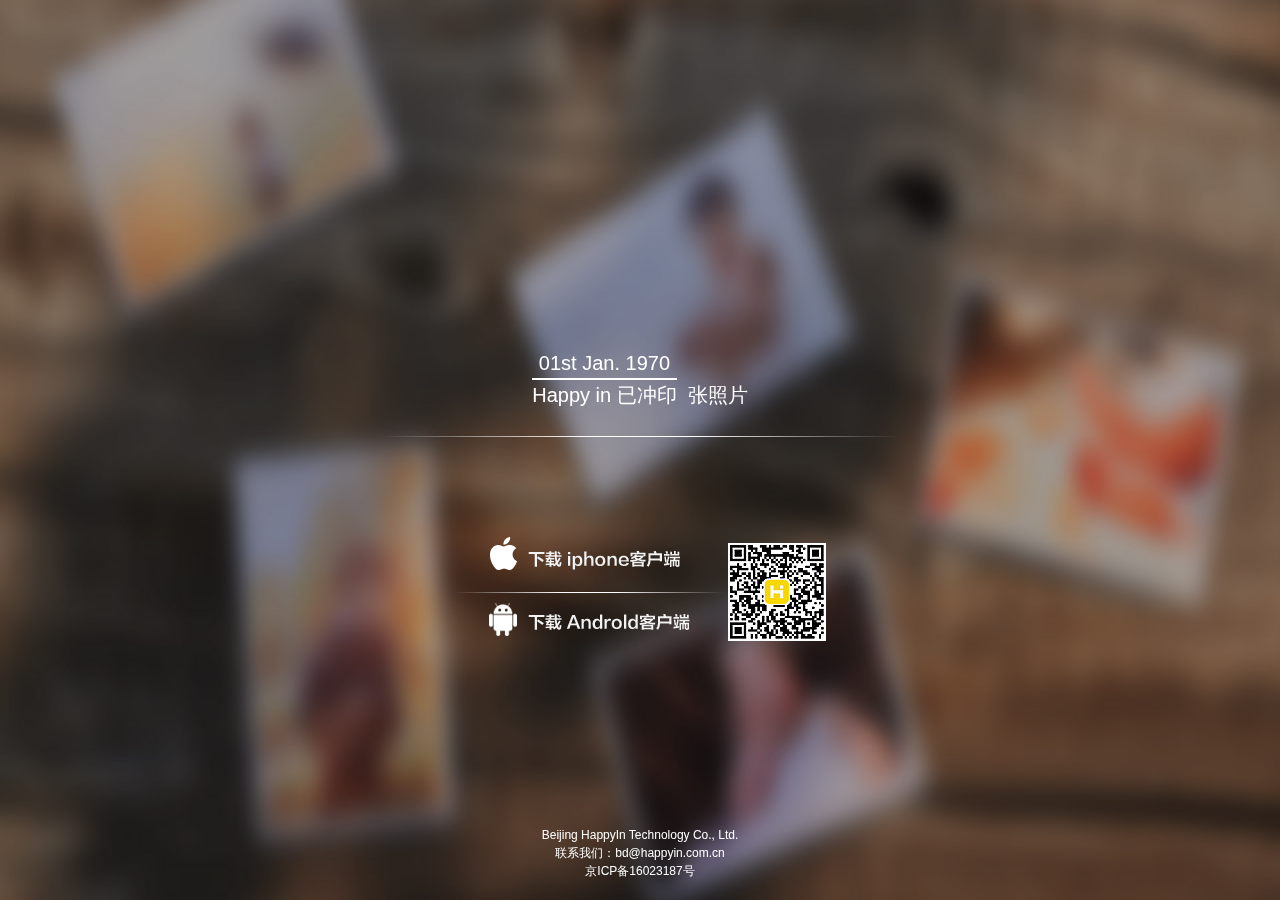
==== commit 812bf8b5: "add number scroll" ====
--- a/index.html
+++ b/index.html
@@ -18,6 +18,7 @@
 		}
 	</style>
 	<script type="text/javascript" src="js/jquery-2.1.4.min.js"></script>
+	<script type="text/javascript" src="js/numberscroll.js"></script>
 	<script>
 
 
@@ -45,7 +46,7 @@
 					<p><i class="p-day">01st</i> <i class="p-month">Jan.</i> <i class="p-year">1970</i></p>
 					<div>Happy in 已冲印</div>
 				</div>
-				<p class="index-prints-num">0</p>
+				<div class="index-prints-numbersbox"></div>
 				<div class="index-words">张照片</div>
 				<div class="index-prints-line"></div>
 			</div>
@@ -106,24 +107,41 @@
 			ajaxUrl = location.protocol + '//' + location.host + '/Catalog/Picture/officialWeb'
 		}
 
-		$(function(){
+		function doAjax(){
+			var count = 0;
 			$.ajax({
 				url: ajaxUrl,
 //				url: 'http://dev.happyin.com.cn/Catalog/Picture/officialWeb',
 				dataType: 'json',
+				async: false,
 				success: function(d){
-					console.log(d);
+//					console.log(d);
 					var data = d.p;
-					var count = data.count.formatMoney(0,'');
-					$('.index-prints-num').html(count);
+//					var count = data.count.formatMoney(0,'');
+//					$('.index-prints-num').html(count);
+					count = data.count;
 					$('.p-day').html(data.day);
 					$('.p-month').html(data.month + '.');
 					$('.p-year').html(data.year);
+
 				},
 				error: function(e){
 
 				}
-			})
+			});
+			return count;
+		}
+
+		$(function(){
+			//alert(doAjax());
+			//初始化
+			var nums = doAjax();
+			var numRun = $(".index-prints-numbersbox").numberAnimate({num:nums, speed:2000, symbol:","});
+			setInterval(function(){
+				nums = doAjax();
+				numRun.resetData(nums);
+//				console.log(nums);
+			},5000);
 		})
 	</script>
 </body>
--- a/css/style.css
+++ b/css/style.css
@@ -1,2 +1,2 @@
-body{font:normal 14px/1.5 "\5FAE\8F6F\96C5\9ED1",Helvetica,STHeiti,Arial,sans-serif;-webkit-user-select:none;-webkit-text-size-adjust:none}body,div,dl,dt,dd,del,ul,ol,li,h1,h2,h3,h4,h5,h6,pre,form,fieldset,input,textarea,p,blockquote,th,td,figure{margin:0;padding:0}input[type="text"],input[type="number"],input[type="password"],input[type="submit"],input[type="button"],textarea{-webkit-appearance:none;outline-style:none;resize:none;border:0}textarea{resize:none;overflow:auto;outline:none}table{border-collapse:collapse;border-spacing:0}fieldset,img{border:0}address,caption,cite,code,dfn,em,th,var{font-style:normal;font-weight:normal}ol,ul{list-style:none}li{vertical-align:top}caption,th{text-align:left}h1,h2,h3,h4,h5,h6{font-size:100%;font-weight:normal;font-style:normal}i{font-style:normal}q:before,q:after{content:''}abbr,acronym{border:0}header,section{display:block;margin:0;padding:0}a{text-decoration:none;color:#000000}.clearfix{zoom:1}.clearfix:after{content:".";display:block;height:0;clear:both;visibility:hidden}.unl{text-decoration:underline}.tl{text-align:left}.tc{text-align:center}.tr{text-align:right}.bc{margin-left:auto;margin-right:auto}.fl{float:left}.fr{float:right}.vm{vertical-align:middle}.vt{vertical-align:top}.pr{position:relative}.pa{position:absolute}.none{display:none}html{font-size:62.5%}@font-face{font-family:'impact';src:url("../fonts/impact_0.ttf");src:url("../fonts/impact_0.eot?#iefix") format("embedded-opentype"),url("../fonts/impact_0.woff") format("woff"),url("../fonts/impact_0.ttf") format("truetype"),url("../fonts/impact_0.otf") format("opentype")}.index-backimg{position:fixed;width:100%;height:100%;z-index:1}.index-content-box{position:relative;z-index:10}.index-printsbox{width:100%;text-align:center}.index-printsbox .index-printsnum-box{display:inline-block;color:#ffffff;font-size:20px}.index-printsbox .index-printsnum-box .index-date{display:inline-block;margin-left:150px}.index-printsbox .index-printsnum-box .index-date div{display:inline-block;border-top:2px solid #ffffff}.index-printsbox .index-printsnum-box .index-prints-num{font-family:'impact';display:inline-block;font-size:150px;line-height:1}.index-printsbox .index-printsnum-box .index-words{display:inline-block;margin-right:150px}.index-prints-line{margin-top:26px;width:100%;height:1px;margin-bottom:100px;background:url("../images/line1.png") no-repeat center 0;background-size:100% 100%;background:-moz-linear-gradient(left, rgba(255,255,255,0), #fff 40%, #fff 60%, rgba(255,255,255,0) 100%);background:-webkit-gradient(linear, 0 0, 100% 0, from(rgba(255,255,255,0)), color-stop(40%, #fff), color-stop(60%, #fff), color-stop(100%, rgba(255,255,255,0)))}.download-box{margin:0 auto 0;text-align:center}.download-box .download-area{display:inline-block}.download-box .download-area .download-ios{display:block;width:270px}.download-box .download-area span{display:block;width:270px;height:1px;background:url("../images/line1.png") no-repeat center 0;background-size:100% 100%;background:-moz-linear-gradient(left, rgba(255,255,255,0), #fff 40%, #fff 60%, rgba(255,255,255,0) 100%);background:-webkit-gradient(linear, 0 0, 100% 0, from(rgba(255,255,255,0)), color-stop(40%, #fff), color-stop(60%, #fff), color-stop(100%, rgba(255,255,255,0)))}.download-box .download-area .download-android{display:block;width:270px}.download-box .download-QR{display:inline-block;width:98px}.index-companyinfo{position:fixed;left:0;right:0;bottom:20px;color:#ffffff;font-size:12px;text-align:center}html{font-size:62.5%}@font-face{font-family:'impact';src:url("../fonts/impact_0.ttf");src:url("../fonts/impact_0.eot?#iefix") format("embedded-opentype"),url("../fonts/impact_0.woff") format("woff"),url("../fonts/impact_0.ttf") format("truetype"),url("../fonts/impact_0.otf") format("opentype")}.mobile-backimg-box{position:fixed;top:0;left:0;right:0;bottom:0;background:url("../images/happyin-backimg.jpg") no-repeat;background-position:center 0;background-size:0 100%;z-index:1}.mobile-backimg{position:fixed;top:0;left:0;right:0;bottom:0;width:100%;height:100%;z-index:1}.mobile-content-box{position:relative;z-index:10}.mobile-printsbox{padding-top:18.6rem;width:100%;text-align:center}.mobile-printsbox .mobile-printsnum-box{display:inline-block;color:#ffffff;font-size:0.8rem}.mobile-printsbox .mobile-printsnum-box .mobile-date{display:inline-block;margin-left:0}.mobile-printsbox .mobile-printsnum-box .mobile-date div{display:inline-block;border-top:2px solid #ffffff}.mobile-printsbox .mobile-printsnum-box .mobile-prints-num{font-family:'impact';display:inline-block;font-size:5.6rem;line-height:1}.mobile-printsbox .mobile-printsnum-box .mobile-words{display:inline-block;margin-right:0}.mobile-prints-line{margin-top:20px;width:100%;height:1px;margin-bottom:8rem;background:url("../images/line1.png") no-repeat center 0;background-size:100% 100%;background:-moz-linear-gradient(left, rgba(255,255,255,0), #fff 40%, #fff 60%, rgba(255,255,255,0) 100%);background:-webkit-gradient(linear, 0 0, 100% 0, from(rgba(255,255,255,0)), color-stop(40%, #fff), color-stop(60%, #fff), color-stop(100%, rgba(255,255,255,0)))}.mobile-download-box{margin:0 auto 0;text-align:center}.mobile-download-box .mobile-download-area{display:inline-block}.mobile-download-box .mobile-download-area .mobile-download-ios{display:block;width:13.5rem}.mobile-download-box .mobile-download-area span{display:block;width:13.5rem;height:1px;background:url("../images/line1.png") no-repeat center 0;background-size:100% 100%;background:-moz-linear-gradient(left, rgba(255,255,255,0), #fff 40%, #fff 60%, rgba(255,255,255,0) 100%);background:-webkit-gradient(linear, 0 0, 100% 0, from(rgba(255,255,255,0)), color-stop(40%, #fff), color-stop(60%, #fff), color-stop(100%, rgba(255,255,255,0)))}.mobile-download-box .mobile-download-area .mobile-download-android{display:block;width:13.5rem}.mobile-download-box .mobile-download-QR{display:inline-block;width:4.9rem}.mobile-companyinfo{margin:8rem auto 3rem;color:#ffffff;font-size:0.8rem;text-align:center}
+body{font:normal 14px/1.5 "\5FAE\8F6F\96C5\9ED1",Helvetica,STHeiti,Arial,sans-serif;-webkit-user-select:none;-webkit-text-size-adjust:none}body,div,dl,dt,dd,del,ul,ol,li,h1,h2,h3,h4,h5,h6,pre,form,fieldset,input,textarea,p,blockquote,th,td,figure{margin:0;padding:0}input[type="text"],input[type="number"],input[type="password"],input[type="submit"],input[type="button"],textarea{-webkit-appearance:none;outline-style:none;resize:none;border:0}textarea{resize:none;overflow:auto;outline:none}table{border-collapse:collapse;border-spacing:0}fieldset,img{border:0}address,caption,cite,code,dfn,em,th,var{font-style:normal;font-weight:normal}ol,ul{list-style:none}li{vertical-align:top}caption,th{text-align:left}h1,h2,h3,h4,h5,h6{font-size:100%;font-weight:normal;font-style:normal}i{font-style:normal}q:before,q:after{content:''}abbr,acronym{border:0}header,section{display:block;margin:0;padding:0}a{text-decoration:none;color:#000000}.clearfix{zoom:1}.clearfix:after{content:".";display:block;height:0;clear:both;visibility:hidden}.unl{text-decoration:underline}.tl{text-align:left}.tc{text-align:center}.tr{text-align:right}.bc{margin-left:auto;margin-right:auto}.fl{float:left}.fr{float:right}.vm{vertical-align:middle}.vt{vertical-align:top}.pr{position:relative}.pa{position:absolute}.none{display:none}html{font-size:62.5%}@font-face{font-family:'impact';src:url("../fonts/impact_0.ttf");src:url("../fonts/impact_0.eot?#iefix") format("embedded-opentype"),url("../fonts/impact_0.woff") format("woff"),url("../fonts/impact_0.ttf") format("truetype"),url("../fonts/impact_0.otf") format("opentype")}.index-backimg{position:fixed;width:100%;height:100%;z-index:1}.index-content-box{position:relative;z-index:10}.index-printsbox{width:100%;text-align:center}.index-printsbox .index-printsnum-box{display:inline-block;color:#ffffff;font-size:20px}.index-printsbox .index-printsnum-box .index-date{display:inline-block;margin-left:150px}.index-printsbox .index-printsnum-box .index-date div{display:inline-block;border-top:2px solid #ffffff}.index-printsbox .index-printsnum-box .index-prints-num{font-family:'impact';display:inline-block;font-size:150px;line-height:1}.index-printsbox .index-printsnum-box .index-words{display:inline-block;margin-right:150px}.index-prints-line{margin-top:26px;width:100%;height:1px;margin-bottom:100px;background:url("../images/line1.png") no-repeat center 0;background-size:100% 100%;background:-moz-linear-gradient(left, rgba(255,255,255,0), #fff 40%, #fff 60%, rgba(255,255,255,0) 100%);background:-webkit-gradient(linear, 0 0, 100% 0, from(rgba(255,255,255,0)), color-stop(40%, #fff), color-stop(60%, #fff), color-stop(100%, rgba(255,255,255,0)))}.download-box{margin:0 auto 0;text-align:center}.download-box .download-area{display:inline-block}.download-box .download-area .download-ios{display:block;width:270px}.download-box .download-area span{display:block;width:270px;height:1px;background:url("../images/line1.png") no-repeat center 0;background-size:100% 100%;background:-moz-linear-gradient(left, rgba(255,255,255,0), #fff 40%, #fff 60%, rgba(255,255,255,0) 100%);background:-webkit-gradient(linear, 0 0, 100% 0, from(rgba(255,255,255,0)), color-stop(40%, #fff), color-stop(60%, #fff), color-stop(100%, rgba(255,255,255,0)))}.download-box .download-area .download-android{display:block;width:270px}.download-box .download-QR{display:inline-block;width:98px}.index-companyinfo{position:fixed;left:0;right:0;bottom:20px;color:#ffffff;font-size:12px;text-align:center}.index-prints-numbersbox{position:relative;top:20px;font-family:'impact';display:inline-block;height:150px;width:auto;overflow:hidden;font-size:150px;color:#ffffff;text-align:center;line-height:1}.index-prints-numbersbox .index-number-box{position:relative;top:0;width:80px;float:left}.index-prints-numbersbox .index-number-box .index-number{display:block;width:80px;height:150px}.index-prints-numbersbox .index-number-dot{width:25px;float:left}html{font-size:62.5%}@font-face{font-family:'impact';src:url("../fonts/impact_0.ttf");src:url("../fonts/impact_0.eot?#iefix") format("embedded-opentype"),url("../fonts/impact_0.woff") format("woff"),url("../fonts/impact_0.ttf") format("truetype"),url("../fonts/impact_0.otf") format("opentype")}.mobile-backimg-box{position:fixed;top:0;left:0;right:0;bottom:0;background:url("../images/happyin-backimg.jpg") no-repeat;background-position:center 0;background-size:0 100%;z-index:1}.mobile-backimg{position:fixed;top:0;left:0;right:0;bottom:0;width:100%;height:100%;z-index:1}.mobile-content-box{position:relative;z-index:10}.mobile-printsbox{padding-top:18.6rem;width:100%;text-align:center}.mobile-printsbox .mobile-printsnum-box{display:inline-block;color:#ffffff;font-size:0.8rem}.mobile-printsbox .mobile-printsnum-box .mobile-date{display:inline-block;margin-left:0}.mobile-printsbox .mobile-printsnum-box .mobile-date div{display:inline-block;border-top:2px solid #ffffff}.mobile-printsbox .mobile-printsnum-box .mobile-prints-num{font-family:'impact';display:inline-block;font-size:5.6rem;line-height:1}.mobile-printsbox .mobile-printsnum-box .mobile-words{display:inline-block;margin-right:0}.mobile-prints-line{margin-top:20px;width:100%;height:1px;margin-bottom:8rem;background:url("../images/line1.png") no-repeat center 0;background-size:100% 100%;background:-moz-linear-gradient(left, rgba(255,255,255,0), #fff 40%, #fff 60%, rgba(255,255,255,0) 100%);background:-webkit-gradient(linear, 0 0, 100% 0, from(rgba(255,255,255,0)), color-stop(40%, #fff), color-stop(60%, #fff), color-stop(100%, rgba(255,255,255,0)))}.mobile-download-box{margin:0 auto 0;text-align:center}.mobile-download-box .mobile-download-area{display:inline-block}.mobile-download-box .mobile-download-area .mobile-download-ios{display:block;width:13.5rem}.mobile-download-box .mobile-download-area span{display:block;width:13.5rem;height:1px;background:url("../images/line1.png") no-repeat center 0;background-size:100% 100%;background:-moz-linear-gradient(left, rgba(255,255,255,0), #fff 40%, #fff 60%, rgba(255,255,255,0) 100%);background:-webkit-gradient(linear, 0 0, 100% 0, from(rgba(255,255,255,0)), color-stop(40%, #fff), color-stop(60%, #fff), color-stop(100%, rgba(255,255,255,0)))}.mobile-download-box .mobile-download-area .mobile-download-android{display:block;width:13.5rem}.mobile-download-box .mobile-download-QR{display:inline-block;width:4.9rem}.mobile-companyinfo{margin:8rem auto 3rem;color:#ffffff;font-size:0.8rem;text-align:center}.mobile-prints-numbersbox{position:relative;top:0.6rem;font-family:'impact';display:inline-block;height:5.6rem;width:auto;overflow:hidden;font-size:5.6rem;color:#ffffff;text-align:center;line-height:1}.mobile-prints-numbersbox .mobile-number-box{position:relative;top:0;width:3rem;float:left}.mobile-prints-numbersbox .mobile-number-box .mobile-number{display:block;width:3rem;height:5.6rem}.mobile-prints-numbersbox .mobile-number-dot{width:1rem;float:left}
 /*# sourceMappingURL=style.css.map */
